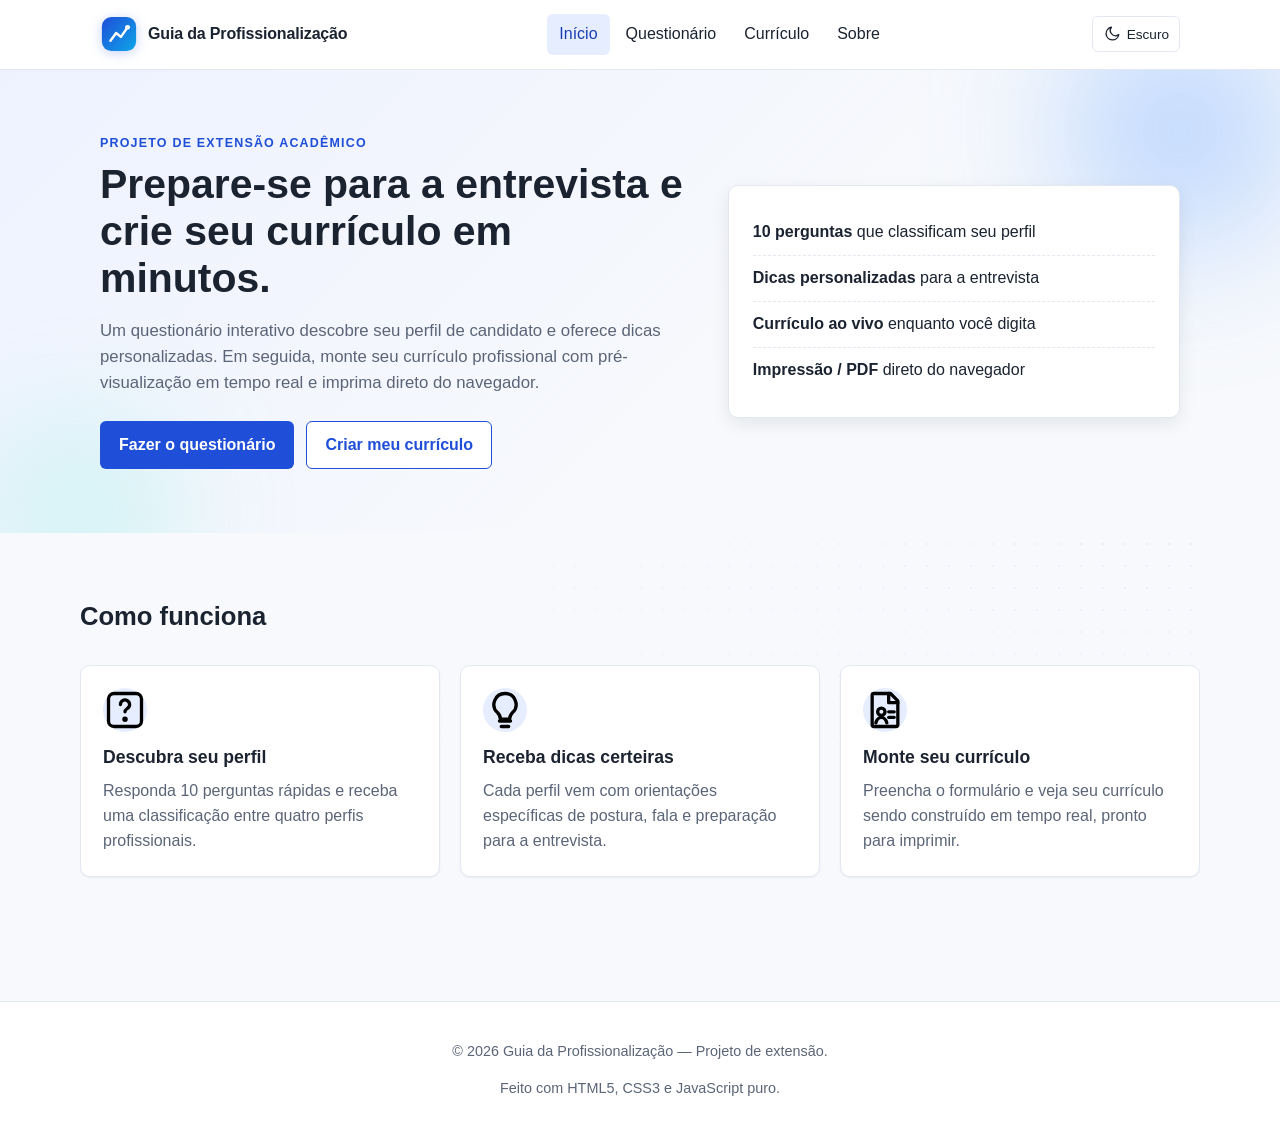
==== index.html @ 5d9ff692 "att" ====
<!DOCTYPE html>
<html lang="pt-BR">
<head>
  <meta charset="UTF-8" />
  <meta name="viewport" content="width=device-width, initial-scale=1.0" />
  <meta name="description" content="Plataforma de auxílio à carreira: questionário de perfil de entrevista e gerador de currículo em tempo real." />
  <title>Guia da Profissionalização</title>
  <link rel="icon" type="image/svg+xml" href="assets/favicon.svg" />
  <link rel="stylesheet" href="css/styles.css" />
</head>
<body>
  <a class="skip-link" href="#conteudo">Pular para o conteúdo</a>

  <header class="site-header">
    <div class="container header-inner">
      <a class="brand" href="index.html">
        <svg class="brand-logo" viewBox="0 0 40 40" aria-hidden="true" focusable="false">
          <defs>
            <linearGradient id="lg-brand-home" x1="0" y1="0" x2="1" y2="1">
              <stop offset="0" stop-color="#1f4ed8"/>
              <stop offset="1" stop-color="#0ea5e9"/>
            </linearGradient>
          </defs>
          <rect x="2" y="2" width="36" height="36" rx="10" fill="url(#lg-brand-home)"/>
          <path d="M11 27 L17 19 L22 23 L29 13" stroke="#fff" stroke-width="2.6" fill="none" stroke-linecap="round" stroke-linejoin="round"/>
          <circle cx="29" cy="13" r="2.6" fill="#fff"/>
        </svg>
        <span class="brand-text">Guia da Profissionalização</span>
      </a>
      <nav class="site-nav" aria-label="Navegação principal">
        <ul>
          <li><a href="index.html" class="active">Início</a></li>
          <li><a href="questionario.html">Questionário</a></li>
          <li><a href="curriculo.html">Currículo</a></li>
          <li><a href="sobre.html">Sobre</a></li>
        </ul>
      </nav>
      <div class="header-actions">
        <button type="button" class="theme-toggle" id="themeToggle" aria-label="Mudar para modo escuro" aria-pressed="false">
          <svg class="theme-icon theme-icon-moon" viewBox="0 0 24 24" fill="none" stroke="currentColor" stroke-width="1.8" stroke-linecap="round" stroke-linejoin="round" aria-hidden="true"><path d="M21 12.8A8.5 8.5 0 1 1 11.2 3a7 7 0 0 0 9.8 9.8z"/></svg>
          <svg class="theme-icon theme-icon-sun" viewBox="0 0 24 24" fill="none" stroke="currentColor" stroke-width="1.8" stroke-linecap="round" stroke-linejoin="round" aria-hidden="true"><circle cx="12" cy="12" r="4"/><path d="M12 2v2M12 20v2M2 12h2M20 12h2M4.9 4.9l1.4 1.4M17.7 17.7l1.4 1.4M4.9 19.1l1.4-1.4M17.7 6.3l1.4-1.4"/></svg>
          <span class="theme-label">Escuro</span>
        </button>
        <button class="nav-toggle" id="navToggle" aria-label="Abrir menu" aria-expanded="false" aria-controls="siteNav">
          <span></span><span></span><span></span>
        </button>
      </div>
    </div>
  </header>

  <main id="conteudo">
    <section class="hero">
      <div class="container hero-inner">
        <div class="hero-content">
          <p class="eyebrow">Projeto de extensão acadêmico</p>
          <h1>Prepare-se para a entrevista e crie seu currículo em minutos.</h1>
          <p class="lead">
            Um questionário interativo descobre seu perfil de candidato e oferece dicas personalizadas.
            Em seguida, monte seu currículo profissional com pré-visualização em tempo real e imprima direto do navegador.
          </p>
          <div class="hero-actions">
            <a href="questionario.html" class="btn btn-primary">Fazer o questionário</a>
            <a href="curriculo.html" class="btn btn-secondary">Criar meu currículo</a>
          </div>
        </div>
        <aside class="hero-card" aria-label="Resumo das funcionalidades">
          <ul class="feature-list">
            <li><strong>10 perguntas</strong> que classificam seu perfil</li>
            <li><strong>Dicas personalizadas</strong> para a entrevista</li>
            <li><strong>Currículo ao vivo</strong> enquanto você digita</li>
            <li><strong>Impressão / PDF</strong> direto do navegador</li>
          </ul>
        </aside>
      </div>
    </section>

    <section class="features container deco-dots">
      <h2>Como funciona</h2>
      <div class="features-grid">
        <article class="feature">
          <div class="feature-icon" aria-hidden="true">
            <img src="assets/icons/icon-questionario.svg" alt="" />
          </div>
          <h3>Descubra seu perfil</h3>
          <p>Responda 10 perguntas rápidas e receba uma classificação entre quatro perfis profissionais.</p>
        </article>
        <article class="feature">
          <div class="feature-icon" aria-hidden="true">
            <img src="assets/icons/icon-dicas.svg" alt="" />
          </div>
          <h3>Receba dicas certeiras</h3>
          <p>Cada perfil vem com orientações específicas de postura, fala e preparação para a entrevista.</p>
        </article>
        <article class="feature">
          <div class="feature-icon" aria-hidden="true">
            <img src="assets/icons/icon-curriculo.svg" alt="" />
          </div>
          <h3>Monte seu currículo</h3>
          <p>Preencha o formulário e veja seu currículo sendo construído em tempo real, pronto para imprimir.</p>
        </article>
      </div>
    </section>
  </main>

  <footer class="site-footer">
    <div class="container">
      <p>&copy; <span id="ano"></span> Guia da Profissionalização — Projeto de extensão.</p>
      <p class="muted">Feito com HTML5, CSS3 e JavaScript puro.</p>
    </div>
  </footer>

  <script src="js/main.js"></script>
</body>
</html>
---- css/styles.css ----
/* =========================================================
   Guia da Profissionalização — CSS3 puro
   ========================================================= */

:root {
  --color-bg: #f7f9fc;
  --color-surface: #ffffff;
  --color-text: #1b2330;
  --color-muted: #5b6577;
  --color-border: #e3e8f0;
  --color-primary: #1f4ed8;
  --color-primary-dark: #173bb0;
  --color-primary-soft: #e6edff;
  --color-accent: #0ea371;
  --color-danger: #c0392b;
  --color-focus: #ffbf47;
  --shadow-sm: 0 1px 2px rgba(16, 24, 40, 0.06);
  --shadow-md: 0 6px 18px rgba(16, 24, 40, 0.08);
  --radius: 10px;
  --radius-sm: 6px;
  --container: 1120px;
  --font-sans: -apple-system, BlinkMacSystemFont, "Segoe UI", Roboto, "Helvetica Neue", Arial, sans-serif;
  --hero-bg: linear-gradient(135deg, #eef2ff 0%, #f7f9fc 60%);
  --input-bg: #ffffff;
  --dynamic-bg: #fafbfd;
}

[data-theme="dark"] {
  --color-bg: #0f172a;
  --color-surface: #1e293b;
  --color-text: #f1f5f9;
  --color-muted: #94a3b8;
  --color-border: #334155;
  --color-primary: #38bdf8;
  --color-primary-dark: #0ea5e9;
  --color-primary-soft: rgba(56, 189, 248, 0.16);
  --color-accent: #22c55e;
  --color-danger: #f87171;
  --color-focus: #facc15;
  --shadow-sm: 0 1px 2px rgba(0, 0, 0, 0.4);
  --shadow-md: 0 8px 24px rgba(0, 0, 0, 0.45);
  --hero-bg: linear-gradient(135deg, #102a43 0%, #0f172a 70%);
  --input-bg: #0f172a;
  --dynamic-bg: rgba(56, 189, 248, 0.05);
}

* { box-sizing: border-box; }

html { scroll-behavior: smooth; }

body {
  margin: 0;
  font-family: var(--font-sans);
  font-size: 16px;
  line-height: 1.55;
  color: var(--color-text);
  background: var(--color-bg);
  -webkit-font-smoothing: antialiased;
}

img { max-width: 100%; display: block; }

a { color: var(--color-primary); text-decoration: none; }
a:hover { text-decoration: underline; }

:focus-visible {
  outline: 3px solid var(--color-focus);
  outline-offset: 2px;
  border-radius: 4px;
}

.skip-link {
  position: absolute;
  left: -9999px;
  top: 0;
  background: #000;
  color: #fff;
  padding: 10px 14px;
  z-index: 1000;
}
.skip-link:focus { left: 8px; top: 8px; }

.container {
  max-width: var(--container);
  margin: 0 auto;
  padding: 0 20px;
  width: 100%;
}

.hidden { display: none !important; }
.muted { color: var(--color-muted); font-size: 0.9rem; }

/* ---------- Header ---------- */
.site-header {
  background: var(--color-surface);
  border-bottom: 1px solid var(--color-border);
  position: sticky;
  top: 0;
  z-index: 50;
}
.header-inner {
  display: flex;
  align-items: center;
  justify-content: space-between;
  gap: 16px;
  padding: 14px 20px;
}
.brand {
  display: inline-flex;
  align-items: center;
  gap: 10px;
  color: var(--color-text);
  font-weight: 700;
}
.brand:hover { text-decoration: none; }
.brand-logo {
  width: 38px;
  height: 38px;
  display: block;
  flex-shrink: 0;
  filter: drop-shadow(0 2px 6px rgba(31, 78, 216, 0.25));
}
.brand-text {
  font-size: 1rem;
  letter-spacing: -0.01em;
}
@media (max-width: 480px) {
  .brand-text { font-size: 0.92rem; }
}
.site-nav ul {
  list-style: none;
  display: flex;
  gap: 4px;
  margin: 0;
  padding: 0;
}
.site-nav a {
  display: inline-block;
  padding: 8px 12px;
  border-radius: var(--radius-sm);
  color: var(--color-text);
  font-weight: 500;
}
.site-nav a:hover { background: var(--color-primary-soft); text-decoration: none; }
.site-nav a.active { background: var(--color-primary-soft); color: var(--color-primary-dark); }

.nav-toggle {
  display: none;
  background: none;
  border: 1px solid var(--color-border);
  border-radius: var(--radius-sm);
  padding: 8px 10px;
  cursor: pointer;
}
.nav-toggle span {
  display: block;
  width: 22px; height: 2px;
  background: var(--color-text);
  margin: 4px 0;
}

/* ---------- Theme toggle ---------- */
.theme-toggle {
  background: transparent;
  border: 1px solid var(--color-border);
  border-radius: var(--radius-sm);
  padding: 8px 10px;
  cursor: pointer;
  color: var(--color-text);
  display: inline-flex;
  align-items: center;
  gap: 6px;
  font: inherit;
  font-size: 0.85rem;
  line-height: 1;
  transition: background 0.15s, border-color 0.15s;
}
.theme-toggle:hover { background: var(--color-primary-soft); border-color: var(--color-primary); }
.theme-toggle .theme-icon { width: 18px; height: 18px; display: block; }
.theme-toggle .theme-icon-sun { display: none; }
.theme-toggle .theme-icon-moon { display: block; }
[data-theme="dark"] .theme-toggle .theme-icon-sun { display: block; }
[data-theme="dark"] .theme-toggle .theme-icon-moon { display: none; }
.header-actions { display: inline-flex; align-items: center; gap: 10px; }

/* ---------- Hero ---------- */
.hero {
  background: var(--hero-bg);
  padding: 64px 0;
  position: relative;
  overflow: hidden;
}
.hero::before,
.hero::after {
  content: "";
  position: absolute;
  border-radius: 50%;
  filter: blur(60px);
  opacity: 0.55;
  pointer-events: none;
  z-index: 0;
}
.hero::before {
  width: 360px; height: 360px;
  background: radial-gradient(circle, #6ea8ff 0%, transparent 70%);
  top: -120px; right: -80px;
}
.hero::after {
  width: 280px; height: 280px;
  background: radial-gradient(circle, #5eead4 0%, transparent 70%);
  bottom: -120px; left: -60px;
  opacity: 0.35;
}
[data-theme="dark"] .hero::before { background: radial-gradient(circle, #1e3a8a 0%, transparent 70%); opacity: 0.75; }
[data-theme="dark"] .hero::after { background: radial-gradient(circle, #0ea5e9 0%, transparent 70%); opacity: 0.18; }
.hero-inner { position: relative; z-index: 1; }

/* Padrão de pontos decorativo reutilizável */
.deco-dots {
  position: relative;
  overflow: hidden;
}
.deco-dots::before {
  content: "";
  position: absolute;
  inset: 0;
  background-image: radial-gradient(currentColor 1px, transparent 1.2px);
  background-size: 22px 22px;
  color: var(--color-primary);
  opacity: 0.06;
  pointer-events: none;
  z-index: 0;
  mask-image: radial-gradient(ellipse at top right, #000 0%, transparent 65%);
  -webkit-mask-image: radial-gradient(ellipse at top right, #000 0%, transparent 65%);
}
[data-theme="dark"] .deco-dots::before { opacity: 0.12; }
.deco-dots > * { position: relative; z-index: 1; }

/* Blob lateral discreto */
.deco-blob {
  position: relative;
  overflow: hidden;
}
.deco-blob::after {
  content: "";
  position: absolute;
  width: 320px; height: 320px;
  right: -120px; top: 50%;
  transform: translateY(-50%);
  border-radius: 50%;
  background: radial-gradient(circle, var(--color-primary) 0%, transparent 70%);
  filter: blur(70px);
  opacity: 0.10;
  pointer-events: none;
  z-index: 0;
}
[data-theme="dark"] .deco-blob::after { opacity: 0.22; }
.deco-blob > * { position: relative; z-index: 1; }

@media (max-width: 720px) {
  .hero::before { width: 220px; height: 220px; top: -90px; right: -60px; }
  .hero::after { display: none; }
  .deco-blob::after { display: none; }
}
.hero-inner {
  display: grid;
  grid-template-columns: 1.3fr 1fr;
  gap: 40px;
  align-items: center;
}
.eyebrow {
  text-transform: uppercase;
  font-size: 0.78rem;
  letter-spacing: 1.2px;
  color: var(--color-primary);
  font-weight: 700;
  margin: 0 0 8px;
}
.hero h1 {
  font-size: clamp(1.8rem, 3.2vw, 2.6rem);
  line-height: 1.15;
  margin: 0 0 16px;
}
.lead { font-size: 1.05rem; color: var(--color-muted); margin: 0 0 24px; }
.hero-actions { display: flex; flex-wrap: wrap; gap: 12px; }

.hero-card {
  background: var(--color-surface);
  border: 1px solid var(--color-border);
  border-radius: var(--radius);
  padding: 24px;
  box-shadow: var(--shadow-md);
}
.feature-list { list-style: none; margin: 0; padding: 0; }
.feature-list li { padding: 10px 0; border-bottom: 1px dashed var(--color-border); }
.feature-list li:last-child { border-bottom: 0; }

/* ---------- Buttons ---------- */
.btn {
  display: inline-flex;
  align-items: center;
  justify-content: center;
  gap: 8px;
  padding: 11px 18px;
  border-radius: var(--radius-sm);
  border: 1px solid transparent;
  font: inherit;
  font-weight: 600;
  cursor: pointer;
  transition: background 0.15s ease, color 0.15s ease, transform 0.05s ease;
  text-decoration: none;
}
.btn:active { transform: translateY(1px); }
.btn:disabled { opacity: 0.5; cursor: not-allowed; }
.btn-primary { background: var(--color-primary); color: #fff; }
.btn-primary:hover:not(:disabled) { background: var(--color-primary-dark); text-decoration: none; }
.btn-secondary {
  background: var(--color-surface);
  color: var(--color-primary);
  border-color: var(--color-primary);
}
.btn-secondary:hover { background: var(--color-primary-soft); text-decoration: none; }
.btn-ghost {
  background: transparent;
  color: var(--color-text);
  border-color: var(--color-border);
}
.btn-ghost:hover { background: var(--color-primary-soft); border-color: var(--color-primary-soft); text-decoration: none; }

/* ---------- Features ---------- */
.features { padding: 64px 0; }
.features h2 { font-size: 1.6rem; margin: 0 0 28px; }
.features-grid {
  display: grid;
  grid-template-columns: repeat(3, 1fr);
  gap: 20px;
}
.feature {
  background: var(--color-surface);
  border: 1px solid var(--color-border);
  border-radius: var(--radius);
  padding: 22px;
  box-shadow: var(--shadow-sm);
}
.feature h3 { margin: 12px 0 8px; font-size: 1.1rem; }
.feature p { margin: 0; color: var(--color-muted); }
.feature-icon {
  width: 44px; height: 44px;
  border-radius: 50%;
  background: var(--color-primary-soft);
  color: var(--color-primary-dark);
  display: grid;
  place-items: center;
  font-weight: 700;
}
.feature-icon svg { width: 22px; height: 22px; color: var(--color-primary-dark); }
[data-theme="dark"] .feature-icon { color: var(--color-primary); }
[data-theme="dark"] .feature-icon svg { color: var(--color-primary); }

/* ---------- Section illustration ---------- */
/* (ilustrações grandes removidas — substituídas por decorações de fundo sutis) */

/* ---------- Page generic ---------- */
.page { padding: 40px 20px 60px; }
.page-header { margin-bottom: 28px; }
.page-header h1 { margin: 0 0 8px; font-size: clamp(1.6rem, 2.8vw, 2.2rem); }
.prose { background: var(--color-surface); border: 1px solid var(--color-border); border-radius: var(--radius); padding: 28px; box-shadow: var(--shadow-sm); }
.prose h2 { margin-top: 24px; }
.prose h2:first-child { margin-top: 0; }

/* ---------- Quiz ---------- */
.quiz-wrapper {
  background: var(--color-surface);
  border: 1px solid var(--color-border);
  border-radius: var(--radius);
  padding: 28px;
  box-shadow: var(--shadow-sm);
}
.progress {
  background: var(--color-border);
  border-radius: 999px;
  height: 8px;
  overflow: hidden;
}
.progress-bar {
  background: var(--color-primary);
  height: 100%;
  width: 10%;
  transition: width 0.3s ease;
}
.progress-text { font-size: 0.9rem; color: var(--color-muted); margin: 8px 0 20px; }

.quiz-question h2 { font-size: 1.25rem; margin: 0 0 18px; line-height: 1.35; }
.options { list-style: none; padding: 0; margin: 0; display: grid; gap: 10px; }
.option {
  display: block;
  border: 1px solid var(--color-border);
  border-radius: var(--radius-sm);
  padding: 14px 16px;
  cursor: pointer;
  transition: border-color 0.15s, background 0.15s;
}
.option:hover { border-color: var(--color-primary); background: var(--color-primary-soft); }
.option input { margin-right: 10px; accent-color: var(--color-primary); }
.option.selected {
  border-color: var(--color-primary);
  background: var(--color-primary-soft);
}

.quiz-actions {
  display: flex;
  justify-content: space-between;
  gap: 12px;
  margin-top: 24px;
  flex-wrap: wrap;
}
.error-message {
  color: var(--color-danger);
  font-size: 0.9rem;
  margin: 12px 0 0;
  min-height: 1.2em;
}

.result {
  margin-top: 28px;
  background: var(--color-surface);
  border: 1px solid var(--color-border);
  border-radius: var(--radius);
  padding: 28px;
  box-shadow: var(--shadow-md);
}
.result h2 { margin: 0 0 8px; }
.result h2 span { color: var(--color-primary); }
.tips-list { padding-left: 18px; }
.tips-list li { margin: 8px 0; }
.result-actions { display: flex; gap: 12px; flex-wrap: wrap; margin-top: 20px; }

/* ---------- Currículo ---------- */
.cv-layout {
  display: grid;
  grid-template-columns: 1fr 1fr;
  gap: 28px;
  align-items: start;
}

.cv-form {
  background: var(--color-surface);
  border: 1px solid var(--color-border);
  border-radius: var(--radius);
  padding: 24px;
  box-shadow: var(--shadow-sm);
}
.cv-form fieldset {
  border: 1px solid var(--color-border);
  border-radius: var(--radius-sm);
  padding: 16px;
  margin: 0 0 18px;
}
.cv-form legend {
  font-weight: 700;
  padding: 0 6px;
  color: var(--color-primary-dark);
}
.cv-form label {
  display: block;
  font-size: 0.92rem;
  margin-bottom: 12px;
  color: var(--color-muted);
  font-weight: 500;
}
.cv-form input,
.cv-form textarea {
  display: block;
  width: 100%;
  margin-top: 4px;
  padding: 9px 11px;
  border: 1px solid var(--color-border);
  border-radius: var(--radius-sm);
  font: inherit;
  background: var(--input-bg);
  color: var(--color-text);
}
.cv-form input:focus,
.cv-form textarea:focus { border-color: var(--color-primary); outline-color: var(--color-primary-soft); }
.cv-form textarea { resize: vertical; }
.cv-form input.invalid,
.cv-form textarea.invalid { border-color: var(--color-danger); }

.grid-2 {
  display: grid;
  grid-template-columns: 1fr 1fr;
  gap: 14px;
}

.dynamic-item {
  border: 1px dashed var(--color-border);
  border-radius: var(--radius-sm);
  padding: 14px;
  margin-bottom: 12px;
  background: var(--dynamic-bg);
  position: relative;
}
.dynamic-item .remove {
  position: absolute;
  top: 8px; right: 8px;
  background: transparent;
  border: none;
  color: var(--color-danger);
  cursor: pointer;
  font-size: 0.85rem;
}

.form-actions {
  display: flex;
  gap: 10px;
  flex-wrap: wrap;
  margin-top: 8px;
}

/* Preview do currículo */
.cv-preview {
  position: sticky;
  top: 80px;
}
.cv-paper {
  background: #ffffff;
  border: 1px solid var(--color-border);
  border-radius: var(--radius);
  padding: 36px 40px;
  box-shadow: var(--shadow-md);
  min-height: 600px;
  font-size: 0.95rem;
  color: #1b2330;
}
/* O currículo mantém aparência clara mesmo no modo escuro para impressão fiel */
.cv-header { border-bottom: 2px solid #2563eb; padding-bottom: 14px; margin-bottom: 18px; }
.cv-header h2 { margin: 0 0 4px; font-size: 1.7rem; color: #1b2330; }
.cv-cargo { margin: 0 0 6px; color: #173bb0; font-weight: 600; }
.cv-contato { margin: 0; color: #5b6577; font-size: 0.9rem; }
.cv-section { margin-top: 18px; }
.cv-section h3 {
  font-size: 0.95rem;
  text-transform: uppercase;
  letter-spacing: 1px;
  color: #173bb0;
  margin: 0 0 10px;
  border-bottom: 1px solid #e3e8f0;
  padding-bottom: 4px;
}
.cv-entry { margin-bottom: 12px; }
.cv-entry-title { font-weight: 700; }
.cv-entry-meta { color: #5b6577; font-size: 0.88rem; margin: 2px 0 4px; }
.cv-entry-desc { margin: 0; font-size: 0.92rem; }

.chip-list {
  list-style: none;
  margin: 0; padding: 0;
  display: flex;
  flex-wrap: wrap;
  gap: 6px;
}
.chip-list li {
  background: #e6edff;
  color: #173bb0;
  padding: 4px 10px;
  border-radius: 999px;
  font-size: 0.85rem;
}

/* ---------- Footer ---------- */
.site-footer {
  border-top: 1px solid var(--color-border);
  background: var(--color-surface);
  margin-top: 60px;
  padding: 24px 0;
  text-align: center;
  color: var(--color-muted);
  font-size: 0.9rem;
}

/* ---------- Responsivo ---------- */
@media (max-width: 960px) {
  .hero-inner { grid-template-columns: 1fr; }
  .features-grid { grid-template-columns: 1fr 1fr; }
  .cv-layout { grid-template-columns: 1fr; }
  .cv-preview { position: static; }
}

@media (max-width: 720px) {
  .nav-toggle { display: inline-block; }
  .site-nav {
    position: absolute;
    top: 100%; left: 0; right: 0;
    background: var(--color-surface);
    border-bottom: 1px solid var(--color-border);
    max-height: 0;
    overflow: hidden;
    transition: max-height 0.25s ease;
  }
  .site-nav.open { max-height: 320px; }
  .site-nav ul { flex-direction: column; padding: 8px 16px 16px; }
  .site-nav a { display: block; padding: 12px 10px; }

  .features-grid { grid-template-columns: 1fr; }
  .grid-2 { grid-template-columns: 1fr; }
  .hero { padding: 40px 0; }
  .cv-paper { padding: 24px 22px; }
  .theme-toggle .theme-label { display: none; }
}

/* Impressão básica para todas as páginas */
@media print {
  .no-print { display: none !important; }
  body { background: #fff; }
  .hero::before, .hero::after,
  .deco-dots::before, .deco-blob::after { display: none !important; }
}
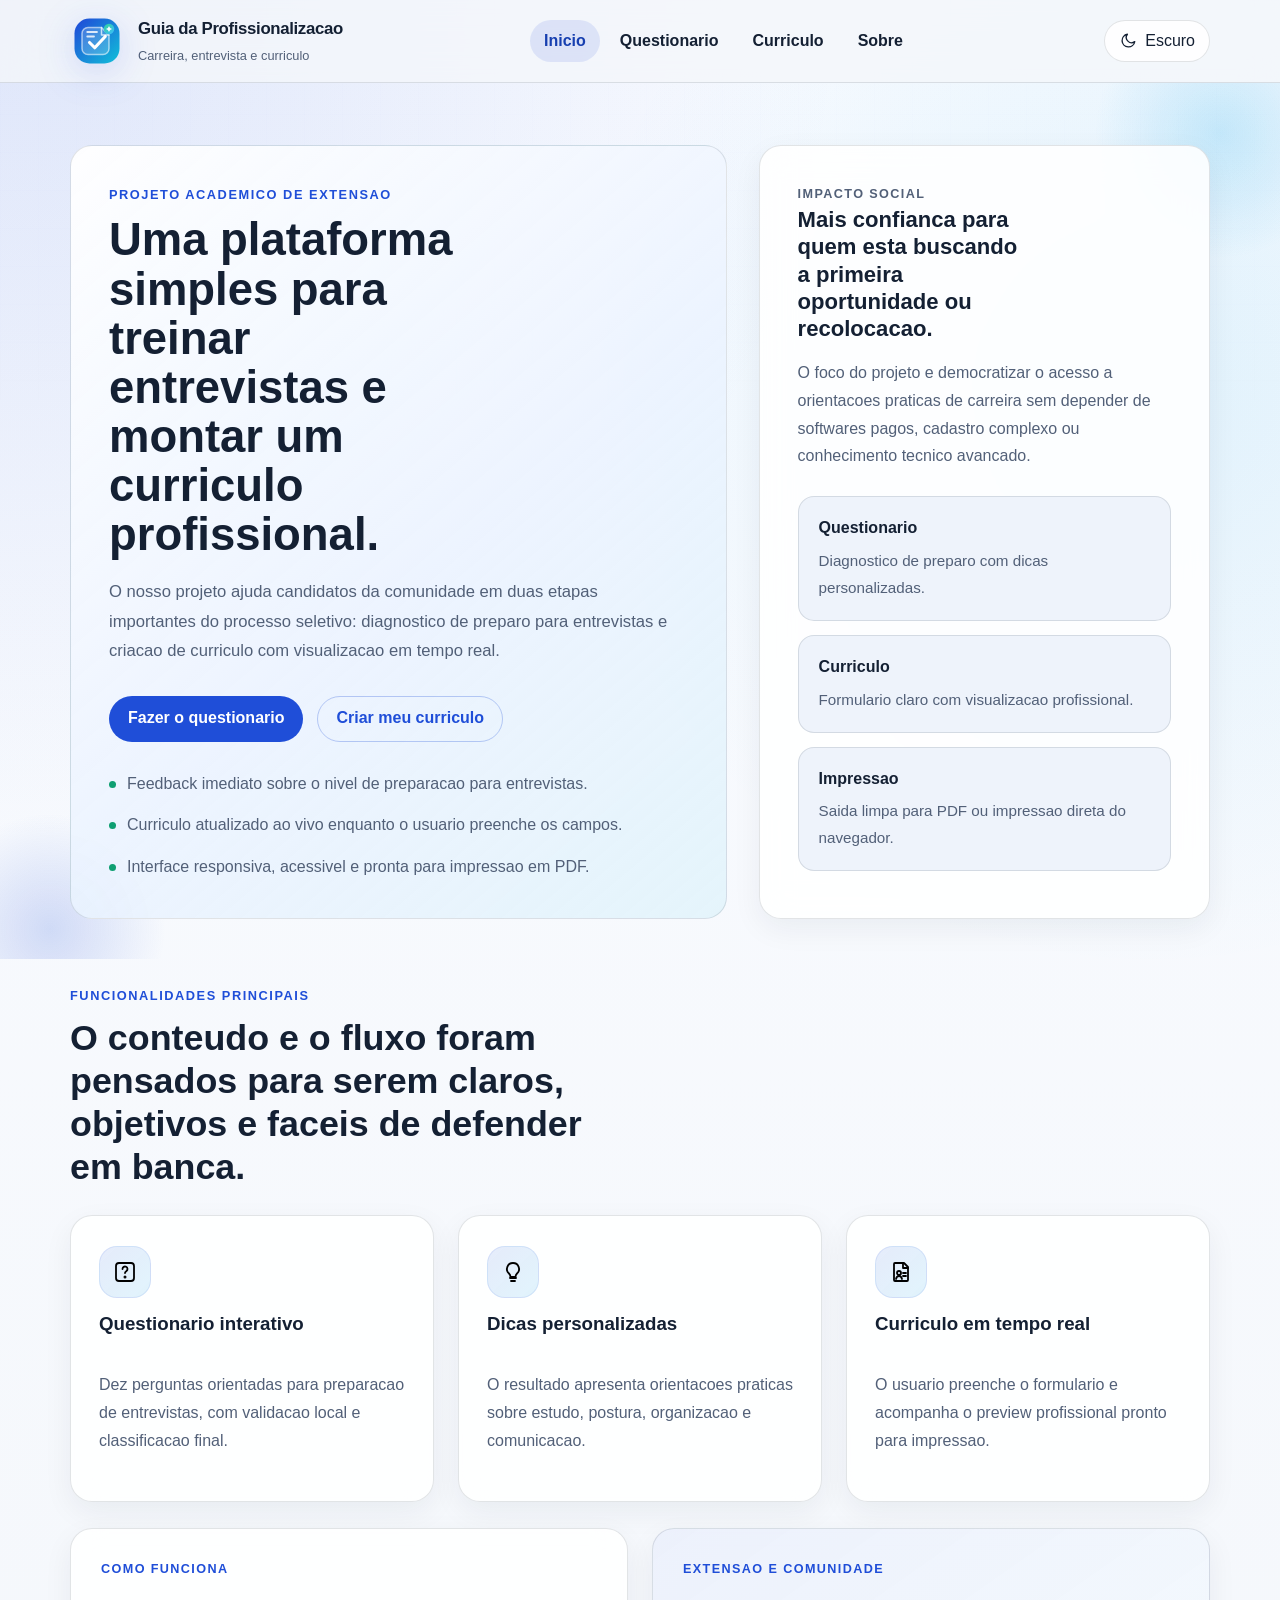
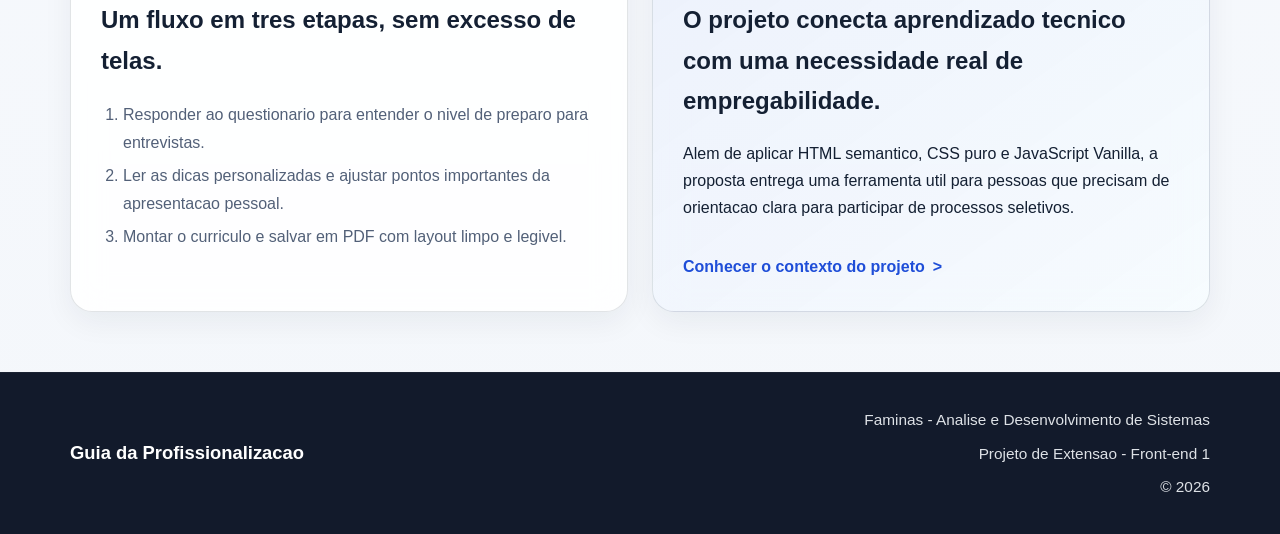
==== commit 4fa9bbd0: "att" ====
--- a/index.html
+++ b/index.html
@@ -3,112 +3,176 @@
 <head>
   <meta charset="UTF-8" />
   <meta name="viewport" content="width=device-width, initial-scale=1.0" />
-  <meta name="description" content="Plataforma de auxílio à carreira: questionário de perfil de entrevista e gerador de currículo em tempo real." />
-  <title>Guia da Profissionalização</title>
+  <meta name="description" content="Plataforma de apoio a carreira com questionario interativo para entrevistas e gerador de curriculo em tempo real." />
+  <title>Guia da Profissionalizacao</title>
   <link rel="icon" type="image/svg+xml" href="assets/favicon.svg" />
+  <script src="js/theme-init.js"></script>
   <link rel="stylesheet" href="css/styles.css" />
 </head>
-<body>
-  <a class="skip-link" href="#conteudo">Pular para o conteúdo</a>
+<body class="page-home">
+  <a class="skip-link" href="#conteudo">Pular para o conteudo</a>
 
   <header class="site-header">
     <div class="container header-inner">
-      <a class="brand" href="index.html">
-        <svg class="brand-logo" viewBox="0 0 40 40" aria-hidden="true" focusable="false">
-          <defs>
-            <linearGradient id="lg-brand-home" x1="0" y1="0" x2="1" y2="1">
-              <stop offset="0" stop-color="#1f4ed8"/>
-              <stop offset="1" stop-color="#0ea5e9"/>
-            </linearGradient>
-          </defs>
-          <rect x="2" y="2" width="36" height="36" rx="10" fill="url(#lg-brand-home)"/>
-          <path d="M11 27 L17 19 L22 23 L29 13" stroke="#fff" stroke-width="2.6" fill="none" stroke-linecap="round" stroke-linejoin="round"/>
-          <circle cx="29" cy="13" r="2.6" fill="#fff"/>
-        </svg>
-        <span class="brand-text">Guia da Profissionalização</span>
+      <a class="brand" href="index.html" aria-label="Ir para a pagina inicial">
+        <img class="brand-logo" src="assets/logo-brand.svg" alt="" width="72" height="72" />
+        <span class="brand-copy">
+          <span class="brand-title">Guia da Profissionalizacao</span>
+          <span class="brand-subtitle">Carreira, entrevista e curriculo</span>
+        </span>
       </a>
-      <nav class="site-nav" aria-label="Navegação principal">
+
+      <nav class="site-nav" id="siteNav" aria-label="Navegacao principal">
         <ul>
-          <li><a href="index.html" class="active">Início</a></li>
-          <li><a href="questionario.html">Questionário</a></li>
-          <li><a href="curriculo.html">Currículo</a></li>
+          <li><a href="index.html" class="active">Inicio</a></li>
+          <li><a href="questionario.html">Questionario</a></li>
+          <li><a href="curriculo.html">Curriculo</a></li>
           <li><a href="sobre.html">Sobre</a></li>
         </ul>
       </nav>
+
       <div class="header-actions">
         <button type="button" class="theme-toggle" id="themeToggle" aria-label="Mudar para modo escuro" aria-pressed="false">
-          <svg class="theme-icon theme-icon-moon" viewBox="0 0 24 24" fill="none" stroke="currentColor" stroke-width="1.8" stroke-linecap="round" stroke-linejoin="round" aria-hidden="true"><path d="M21 12.8A8.5 8.5 0 1 1 11.2 3a7 7 0 0 0 9.8 9.8z"/></svg>
-          <svg class="theme-icon theme-icon-sun" viewBox="0 0 24 24" fill="none" stroke="currentColor" stroke-width="1.8" stroke-linecap="round" stroke-linejoin="round" aria-hidden="true"><circle cx="12" cy="12" r="4"/><path d="M12 2v2M12 20v2M2 12h2M20 12h2M4.9 4.9l1.4 1.4M17.7 17.7l1.4 1.4M4.9 19.1l1.4-1.4M17.7 6.3l1.4-1.4"/></svg>
+          <svg class="theme-icon theme-icon-moon" viewBox="0 0 24 24" aria-hidden="true">
+            <path d="M21 12.8A8.5 8.5 0 1 1 11.2 3a7 7 0 0 0 9.8 9.8z" fill="none" stroke="currentColor" stroke-width="1.8" stroke-linecap="round" stroke-linejoin="round" />
+          </svg>
+          <svg class="theme-icon theme-icon-sun" viewBox="0 0 24 24" aria-hidden="true">
+            <circle cx="12" cy="12" r="4" fill="none" stroke="currentColor" stroke-width="1.8" />
+            <path d="M12 2v2M12 20v2M2 12h2M20 12h2M4.9 4.9l1.4 1.4M17.7 17.7l1.4 1.4M4.9 19.1l1.4-1.4M17.7 6.3l1.4-1.4" fill="none" stroke="currentColor" stroke-width="1.8" stroke-linecap="round" />
+          </svg>
           <span class="theme-label">Escuro</span>
         </button>
         <button class="nav-toggle" id="navToggle" aria-label="Abrir menu" aria-expanded="false" aria-controls="siteNav">
-          <span></span><span></span><span></span>
+          <span></span>
+          <span></span>
+          <span></span>
         </button>
       </div>
     </div>
   </header>
 
   <main id="conteudo">
-    <section class="hero">
+    <section class="hero hero-home">
       <div class="container hero-inner">
         <div class="hero-content">
-          <p class="eyebrow">Projeto de extensão acadêmico</p>
-          <h1>Prepare-se para a entrevista e crie seu currículo em minutos.</h1>
+          <p class="eyebrow">Projeto academico de extensao</p>
+          <h1>Uma plataforma simples para treinar entrevistas e montar um curriculo profissional.</h1>
           <p class="lead">
-            Um questionário interativo descobre seu perfil de candidato e oferece dicas personalizadas.
-            Em seguida, monte seu currículo profissional com pré-visualização em tempo real e imprima direto do navegador.
+            O nosso projeto ajuda candidatos da comunidade em duas etapas importantes do processo seletivo:
+            diagnostico de preparo para entrevistas e criacao de curriculo com visualizacao em tempo real.
           </p>
+
           <div class="hero-actions">
-            <a href="questionario.html" class="btn btn-primary">Fazer o questionário</a>
-            <a href="curriculo.html" class="btn btn-secondary">Criar meu currículo</a>
+            <a href="questionario.html" class="btn btn-primary">Fazer o questionario</a>
+            <a href="curriculo.html" class="btn btn-secondary">Criar meu curriculo</a>
           </div>
+
+          <ul class="hero-points">
+            <li>Feedback imediato sobre o nivel de preparacao para entrevistas.</li>
+            <li>Curriculo atualizado ao vivo enquanto o usuario preenche os campos.</li>
+            <li>Interface responsiva, acessivel e pronta para impressao em PDF.</li>
+          </ul>
         </div>
-        <aside class="hero-card" aria-label="Resumo das funcionalidades">
-          <ul class="feature-list">
-            <li><strong>10 perguntas</strong> que classificam seu perfil</li>
-            <li><strong>Dicas personalizadas</strong> para a entrevista</li>
-            <li><strong>Currículo ao vivo</strong> enquanto você digita</li>
-            <li><strong>Impressão / PDF</strong> direto do navegador</li>
-          </ul>
+
+        <aside class="surface-card hero-card" aria-label="Resumo do projeto">
+          <p class="card-kicker">Impacto social</p>
+          <h2>Mais confianca para quem esta buscando a primeira oportunidade ou recolocacao.</h2>
+          <p>
+            O foco do projeto e democratizar o acesso a orientacoes praticas de carreira sem depender
+            de softwares pagos, cadastro complexo ou conhecimento tecnico avancado.
+          </p>
+
+          <div class="hero-stats">
+            <article>
+              <strong>Questionario</strong>
+              <span>Diagnostico de preparo com dicas personalizadas.</span>
+            </article>
+            <article>
+              <strong>Curriculo</strong>
+              <span>Formulario claro com visualizacao profissional.</span>
+            </article>
+            <article>
+              <strong>Impressao</strong>
+              <span>Saida limpa para PDF ou impressao direta do navegador.</span>
+            </article>
+          </div>
         </aside>
       </div>
     </section>
 
-    <section class="features container deco-dots">
-      <h2>Como funciona</h2>
-      <div class="features-grid">
-        <article class="feature">
-          <div class="feature-icon" aria-hidden="true">
-            <img src="assets/icons/icon-questionario.svg" alt="" />
-          </div>
-          <h3>Descubra seu perfil</h3>
-          <p>Responda 10 perguntas rápidas e receba uma classificação entre quatro perfis profissionais.</p>
+    <section class="section section-features">
+      <div class="container">
+        <div class="section-heading">
+          <p class="eyebrow">Funcionalidades principais</p>
+          <h2>O conteudo e o fluxo foram pensados para serem claros, objetivos e faceis de defender em banca.</h2>
+        </div>
+
+        <div class="features-grid">
+          <article class="feature surface-card">
+            <div class="feature-icon" aria-hidden="true">
+              <img src="assets/icons/icon-questionario.svg" alt="" />
+            </div>
+            <h3>Questionario interativo</h3>
+            <p>Dez perguntas orientadas para preparacao de entrevistas, com validacao local e classificacao final.</p>
+          </article>
+
+          <article class="feature surface-card">
+            <div class="feature-icon" aria-hidden="true">
+              <img src="assets/icons/icon-dicas.svg" alt="" />
+            </div>
+            <h3>Dicas personalizadas</h3>
+            <p>O resultado apresenta orientacoes praticas sobre estudo, postura, organizacao e comunicacao.</p>
+          </article>
+
+          <article class="feature surface-card">
+            <div class="feature-icon" aria-hidden="true">
+              <img src="assets/icons/icon-curriculo.svg" alt="" />
+            </div>
+            <h3>Curriculo em tempo real</h3>
+            <p>O usuario preenche o formulario e acompanha o preview profissional pronto para impressao.</p>
+          </article>
+        </div>
+      </div>
+    </section>
+
+    <section class="section section-process">
+      <div class="container split-grid">
+        <article class="surface-card">
+          <p class="card-kicker">Como funciona</p>
+          <h2>Um fluxo em tres etapas, sem excesso de telas.</h2>
+          <ol class="steps-list">
+            <li>Responder ao questionario para entender o nivel de preparo para entrevistas.</li>
+            <li>Ler as dicas personalizadas e ajustar pontos importantes da apresentacao pessoal.</li>
+            <li>Montar o curriculo e salvar em PDF com layout limpo e legivel.</li>
+          </ol>
         </article>
-        <article class="feature">
-          <div class="feature-icon" aria-hidden="true">
-            <img src="assets/icons/icon-dicas.svg" alt="" />
-          </div>
-          <h3>Receba dicas certeiras</h3>
-          <p>Cada perfil vem com orientações específicas de postura, fala e preparação para a entrevista.</p>
-        </article>
-        <article class="feature">
-          <div class="feature-icon" aria-hidden="true">
-            <img src="assets/icons/icon-curriculo.svg" alt="" />
-          </div>
-          <h3>Monte seu currículo</h3>
-          <p>Preencha o formulário e veja seu currículo sendo construído em tempo real, pronto para imprimir.</p>
+
+        <article class="surface-card emphasis-card">
+          <p class="card-kicker">Extensao e comunidade</p>
+          <h2>O projeto conecta aprendizado tecnico com uma necessidade real de empregabilidade.</h2>
+          <p>
+            Alem de aplicar HTML semantico, CSS puro e JavaScript Vanilla, a proposta entrega uma ferramenta
+            util para pessoas que precisam de orientacao clara para participar de processos seletivos.
+          </p>
+          <a href="sobre.html" class="text-link">Conhecer o contexto do projeto</a>
         </article>
       </div>
     </section>
   </main>
 
   <footer class="site-footer">
-    <div class="container">
-      <p>&copy; <span id="ano"></span> Guia da Profissionalização — Projeto de extensão.</p>
-      <p class="muted">Feito com HTML5, CSS3 e JavaScript puro.</p>
+    <div class="container footer-inner">
+      <div class="footer-brand">
+        <p class="footer-title">Guia da Profissionalizacao</p>
+      </div>
+      <div class="footer-meta">
+        <p>Faminas - Analise e Desenvolvimento de Sistemas</p>
+        <p>Projeto de Extensao - Front-end 1</p>
+        <p>&copy; <span id="ano"></span></p>
+      </div>
     </div>
   </footer>
 
   <script src="js/main.js"></script>
 </body>
-</html>+</html>
--- a/css/styles.css
+++ b/css/styles.css
@@ -1,617 +1,1640 @@
 /* =========================================================
-   Guia da Profissionalização — CSS3 puro
+   Guia da Profissionalizacao
+   Estilos principais
    ========================================================= */
 
 :root {
-  --color-bg: #f7f9fc;
-  --color-surface: #ffffff;
-  --color-text: #1b2330;
-  --color-muted: #5b6577;
-  --color-border: #e3e8f0;
+  --color-bg: #f4f7fb;
+  --color-surface: rgba(255, 255, 255, 0.88);
+  --color-surface-strong: #ffffff;
+  --color-surface-muted: #eef3fb;
+  --color-text: #142033;
+  --color-muted: #526078;
+  --color-border: rgba(20, 32, 51, 0.12);
   --color-primary: #1f4ed8;
-  --color-primary-dark: #173bb0;
-  --color-primary-soft: #e6edff;
-  --color-accent: #0ea371;
-  --color-danger: #c0392b;
-  --color-focus: #ffbf47;
-  --shadow-sm: 0 1px 2px rgba(16, 24, 40, 0.06);
-  --shadow-md: 0 6px 18px rgba(16, 24, 40, 0.08);
-  --radius: 10px;
-  --radius-sm: 6px;
-  --container: 1120px;
-  --font-sans: -apple-system, BlinkMacSystemFont, "Segoe UI", Roboto, "Helvetica Neue", Arial, sans-serif;
-  --hero-bg: linear-gradient(135deg, #eef2ff 0%, #f7f9fc 60%);
-  --input-bg: #ffffff;
-  --dynamic-bg: #fafbfd;
+  --color-primary-strong: #173fb0;
+  --color-primary-soft: rgba(31, 78, 216, 0.11);
+  --color-secondary-soft: rgba(14, 165, 233, 0.12);
+  --color-accent: #0f9f72;
+  --color-danger: #c13f37;
+  --color-focus: #ffb703;
+  --shadow-sm: 0 10px 30px rgba(20, 32, 51, 0.06);
+  --shadow-md: 0 18px 50px rgba(20, 32, 51, 0.09);
+  --radius: 22px;
+  --radius-md: 16px;
+  --radius-sm: 12px;
+  --container: 1180px;
+  --font-sans: "Trebuchet MS", "Segoe UI", Tahoma, Geneva, Verdana, sans-serif;
+  --body-gradient:
+    radial-gradient(circle at top left, rgba(31, 78, 216, 0.12), transparent 34%),
+    radial-gradient(circle at right 10% top 18%, rgba(14, 165, 233, 0.1), transparent 28%),
+    linear-gradient(180deg, #f9fbff 0%, #f4f7fb 100%);
+  --hero-gradient:
+    linear-gradient(140deg, rgba(255, 255, 255, 0.94) 0%, rgba(235, 243, 255, 0.86) 55%, rgba(222, 242, 250, 0.74) 100%);
+  --input-bg: rgba(255, 255, 255, 0.98);
+  --dynamic-bg: rgba(31, 78, 216, 0.04);
 }
 
 [data-theme="dark"] {
-  --color-bg: #0f172a;
-  --color-surface: #1e293b;
-  --color-text: #f1f5f9;
-  --color-muted: #94a3b8;
-  --color-border: #334155;
-  --color-primary: #38bdf8;
-  --color-primary-dark: #0ea5e9;
-  --color-primary-soft: rgba(56, 189, 248, 0.16);
-  --color-accent: #22c55e;
-  --color-danger: #f87171;
-  --color-focus: #facc15;
-  --shadow-sm: 0 1px 2px rgba(0, 0, 0, 0.4);
-  --shadow-md: 0 8px 24px rgba(0, 0, 0, 0.45);
-  --hero-bg: linear-gradient(135deg, #102a43 0%, #0f172a 70%);
-  --input-bg: #0f172a;
-  --dynamic-bg: rgba(56, 189, 248, 0.05);
-}
-
-* { box-sizing: border-box; }
-
-html { scroll-behavior: smooth; }
+  --color-bg: #09111f;
+  --color-surface: rgba(12, 22, 38, 0.84);
+  --color-surface-strong: #101b2f;
+  --color-surface-muted: rgba(18, 29, 50, 0.9);
+  --color-text: #e6edf7;
+  --color-muted: #a6b4ca;
+  --color-border: rgba(148, 163, 184, 0.16);
+  --color-primary: #7cc8ff;
+  --color-primary-strong: #b6e3ff;
+  --color-primary-soft: rgba(124, 200, 255, 0.12);
+  --color-secondary-soft: rgba(52, 211, 153, 0.1);
+  --color-accent: #34d399;
+  --color-danger: #f48383;
+  --color-focus: #ffd166;
+  --shadow-sm: 0 12px 34px rgba(0, 0, 0, 0.26);
+  --shadow-md: 0 24px 60px rgba(0, 0, 0, 0.34);
+  --body-gradient:
+    radial-gradient(circle at top left, rgba(31, 78, 216, 0.18), transparent 34%),
+    radial-gradient(circle at right 12% top 18%, rgba(14, 165, 233, 0.15), transparent 26%),
+    linear-gradient(180deg, #08101c 0%, #09111f 100%);
+  --hero-gradient:
+    linear-gradient(145deg, rgba(13, 22, 38, 0.94) 0%, rgba(16, 28, 49, 0.92) 56%, rgba(11, 42, 71, 0.88) 100%);
+  --input-bg: rgba(9, 17, 31, 0.92);
+  --dynamic-bg: rgba(124, 200, 255, 0.05);
+}
+
+* {
+  box-sizing: border-box;
+}
+
+html {
+  scroll-behavior: smooth;
+}
 
 body {
   margin: 0;
+  min-height: 100vh;
   font-family: var(--font-sans);
   font-size: 16px;
-  line-height: 1.55;
+  line-height: 1.68;
   color: var(--color-text);
-  background: var(--color-bg);
+  background: var(--body-gradient);
   -webkit-font-smoothing: antialiased;
-}
-
-img { max-width: 100%; display: block; }
-
-a { color: var(--color-primary); text-decoration: none; }
-a:hover { text-decoration: underline; }
+  position: relative;
+}
+
+body::before {
+  content: "";
+  position: fixed;
+  inset: 0;
+  pointer-events: none;
+  background-image:
+    linear-gradient(rgba(31, 78, 216, 0.05) 1px, transparent 1px),
+    linear-gradient(90deg, rgba(31, 78, 216, 0.05) 1px, transparent 1px);
+  background-size: 38px 38px;
+  mask-image: linear-gradient(180deg, rgba(0, 0, 0, 0.45), transparent 78%);
+  -webkit-mask-image: linear-gradient(180deg, rgba(0, 0, 0, 0.45), transparent 78%);
+  opacity: 0.35;
+  z-index: -1;
+}
+
+[data-theme="dark"] body::before {
+  opacity: 0.16;
+}
+
+img {
+  display: block;
+  max-width: 100%;
+}
+
+a {
+  color: var(--color-primary);
+  text-decoration: none;
+}
+
+a:hover {
+  text-decoration: underline;
+}
+
+button,
+input,
+textarea {
+  font: inherit;
+}
 
 :focus-visible {
   outline: 3px solid var(--color-focus);
-  outline-offset: 2px;
-  border-radius: 4px;
+  outline-offset: 3px;
 }
 
 .skip-link {
   position: absolute;
   left: -9999px;
   top: 0;
-  background: #000;
-  color: #fff;
   padding: 10px 14px;
+  background: #000000;
+  color: #ffffff;
   z-index: 1000;
 }
-.skip-link:focus { left: 8px; top: 8px; }
+
+.skip-link:focus {
+  left: 12px;
+  top: 12px;
+}
 
 .container {
+  width: 100%;
   max-width: var(--container);
   margin: 0 auto;
   padding: 0 20px;
-  width: 100%;
-}
-
-.hidden { display: none !important; }
-.muted { color: var(--color-muted); font-size: 0.9rem; }
+}
+
+.hidden {
+  display: none !important;
+}
+
+.muted {
+  color: var(--color-muted);
+}
+
+.surface-card {
+  background: var(--color-surface);
+  border: 1px solid var(--color-border);
+  border-radius: var(--radius);
+  box-shadow: var(--shadow-sm);
+  backdrop-filter: blur(16px);
+  -webkit-backdrop-filter: blur(16px);
+}
 
 /* ---------- Header ---------- */
 .site-header {
-  background: var(--color-surface);
-  border-bottom: 1px solid var(--color-border);
   position: sticky;
   top: 0;
-  z-index: 50;
-}
+  z-index: 60;
+  background: rgba(244, 247, 251, 0.8);
+  border-bottom: 1px solid var(--color-border);
+  backdrop-filter: blur(18px);
+  -webkit-backdrop-filter: blur(18px);
+}
+
+[data-theme="dark"] .site-header {
+  background: rgba(9, 17, 31, 0.8);
+}
+
 .header-inner {
   display: flex;
   align-items: center;
   justify-content: space-between;
-  gap: 16px;
-  padding: 14px 20px;
-}
+  gap: 18px;
+  min-height: 82px;
+}
+
 .brand {
   display: inline-flex;
   align-items: center;
-  gap: 10px;
+  gap: 14px;
+  min-width: 0;
   color: var(--color-text);
+}
+
+.brand:hover {
+  text-decoration: none;
+}
+
+.brand-logo {
+  width: 54px;
+  height: 54px;
+  flex-shrink: 0;
+  filter: drop-shadow(0 8px 18px rgba(31, 78, 216, 0.18));
+}
+
+.brand-copy {
+  display: flex;
+  flex-direction: column;
+  gap: 2px;
+  min-width: 0;
+}
+
+.brand-title {
+  font-size: 1.05rem;
   font-weight: 700;
-}
-.brand:hover { text-decoration: none; }
-.brand-logo {
-  width: 38px;
-  height: 38px;
-  display: block;
-  flex-shrink: 0;
-  filter: drop-shadow(0 2px 6px rgba(31, 78, 216, 0.25));
-}
-.brand-text {
-  font-size: 1rem;
-  letter-spacing: -0.01em;
-}
-@media (max-width: 480px) {
-  .brand-text { font-size: 0.92rem; }
-}
+  letter-spacing: -0.02em;
+}
+
+.brand-subtitle {
+  font-size: 0.8rem;
+  color: var(--color-muted);
+}
+
 .site-nav ul {
+  display: flex;
+  align-items: center;
+  gap: 6px;
   list-style: none;
-  display: flex;
-  gap: 4px;
   margin: 0;
   padding: 0;
 }
+
 .site-nav a {
-  display: inline-block;
-  padding: 8px 12px;
-  border-radius: var(--radius-sm);
+  display: inline-flex;
+  align-items: center;
+  min-height: 42px;
+  padding: 0 14px;
+  border-radius: 999px;
   color: var(--color-text);
-  font-weight: 500;
-}
-.site-nav a:hover { background: var(--color-primary-soft); text-decoration: none; }
-.site-nav a.active { background: var(--color-primary-soft); color: var(--color-primary-dark); }
+  font-weight: 600;
+}
+
+.site-nav a:hover,
+.site-nav a.active {
+  text-decoration: none;
+  background: var(--color-primary-soft);
+  color: var(--color-primary-strong);
+}
+
+.header-actions {
+  display: inline-flex;
+  align-items: center;
+  gap: 10px;
+  flex-shrink: 0;
+}
+
+.nav-toggle,
+.theme-toggle {
+  min-height: 42px;
+  border-radius: 999px;
+  border: 1px solid var(--color-border);
+  background: var(--color-surface);
+  color: var(--color-text);
+}
+
+.theme-toggle {
+  display: inline-flex;
+  align-items: center;
+  gap: 8px;
+  padding: 0 14px;
+  cursor: pointer;
+  transition: border-color 0.2s ease, background 0.2s ease;
+}
+
+.theme-toggle:hover,
+.nav-toggle:hover {
+  background: var(--color-primary-soft);
+  border-color: rgba(31, 78, 216, 0.22);
+}
+
+.theme-icon {
+  width: 18px;
+  height: 18px;
+  display: block;
+}
+
+.theme-icon-sun {
+  display: none;
+}
+
+[data-theme="dark"] .theme-icon-sun {
+  display: block;
+}
+
+[data-theme="dark"] .theme-icon-moon {
+  display: none;
+}
 
 .nav-toggle {
   display: none;
-  background: none;
-  border: 1px solid var(--color-border);
-  border-radius: var(--radius-sm);
-  padding: 8px 10px;
+  width: 42px;
+  padding: 0;
   cursor: pointer;
 }
+
 .nav-toggle span {
   display: block;
-  width: 22px; height: 2px;
-  background: var(--color-text);
-  margin: 4px 0;
-}
-
-/* ---------- Theme toggle ---------- */
-.theme-toggle {
-  background: transparent;
+  width: 20px;
+  height: 2px;
+  margin: 4px auto;
+  border-radius: 999px;
+  background: currentColor;
+}
+
+/* ---------- Shared content ---------- */
+.page {
+  padding: 48px 0 80px;
+}
+
+.page-stack {
+  display: grid;
+  gap: 30px;
+}
+
+.page-banner {
+  position: relative;
+  padding: 38px 42px;
   border: 1px solid var(--color-border);
-  border-radius: var(--radius-sm);
-  padding: 8px 10px;
-  cursor: pointer;
-  color: var(--color-text);
-  display: inline-flex;
-  align-items: center;
-  gap: 6px;
-  font: inherit;
-  font-size: 0.85rem;
-  line-height: 1;
-  transition: background 0.15s, border-color 0.15s;
-}
-.theme-toggle:hover { background: var(--color-primary-soft); border-color: var(--color-primary); }
-.theme-toggle .theme-icon { width: 18px; height: 18px; display: block; }
-.theme-toggle .theme-icon-sun { display: none; }
-.theme-toggle .theme-icon-moon { display: block; }
-[data-theme="dark"] .theme-toggle .theme-icon-sun { display: block; }
-[data-theme="dark"] .theme-toggle .theme-icon-moon { display: none; }
-.header-actions { display: inline-flex; align-items: center; gap: 10px; }
-
-/* ---------- Hero ---------- */
-.hero {
-  background: var(--hero-bg);
-  padding: 64px 0;
-  position: relative;
+  border-radius: var(--radius);
+  background: var(--hero-gradient);
   overflow: hidden;
 }
-.hero::before,
+
+.page-banner::before,
+.hero::before {
+  content: "";
+  position: absolute;
+  inset: auto auto -90px -70px;
+  width: 240px;
+  height: 240px;
+  border-radius: 50%;
+  background: radial-gradient(circle, rgba(31, 78, 216, 0.18), transparent 68%);
+  pointer-events: none;
+}
+
+.page-banner::after,
 .hero::after {
   content: "";
   position: absolute;
+  inset: -80px -70px auto auto;
+  width: 260px;
+  height: 260px;
   border-radius: 50%;
-  filter: blur(60px);
-  opacity: 0.55;
+  background: radial-gradient(circle, rgba(14, 165, 233, 0.18), transparent 68%);
   pointer-events: none;
-  z-index: 0;
-}
-.hero::before {
-  width: 360px; height: 360px;
-  background: radial-gradient(circle, #6ea8ff 0%, transparent 70%);
-  top: -120px; right: -80px;
-}
-.hero::after {
-  width: 280px; height: 280px;
-  background: radial-gradient(circle, #5eead4 0%, transparent 70%);
-  bottom: -120px; left: -60px;
-  opacity: 0.35;
-}
-[data-theme="dark"] .hero::before { background: radial-gradient(circle, #1e3a8a 0%, transparent 70%); opacity: 0.75; }
-[data-theme="dark"] .hero::after { background: radial-gradient(circle, #0ea5e9 0%, transparent 70%); opacity: 0.18; }
-.hero-inner { position: relative; z-index: 1; }
-
-/* Padrão de pontos decorativo reutilizável */
-.deco-dots {
+}
+
+.page-banner > *,
+.hero > * {
+  position: relative;
+  z-index: 1;
+}
+
+.eyebrow {
+  margin: 0 0 10px;
+  font-size: 0.8rem;
+  font-weight: 700;
+  letter-spacing: 0.12em;
+  text-transform: uppercase;
+  color: var(--color-primary);
+}
+
+.page-banner h1,
+.hero h1 {
+  margin: 0 0 18px;
+  max-width: 14ch;
+  line-height: 1.08;
+  font-size: clamp(2rem, 3.55vw, 3.1rem);
+}
+
+.lead {
+  margin: 0;
+  max-width: 62ch;
+  color: var(--color-muted);
+  font-size: 1.04rem;
+  line-height: 1.78;
+}
+
+.card-kicker {
+  margin: 0 0 10px;
+  font-size: 0.79rem;
+  font-weight: 700;
+  letter-spacing: 0.11em;
+  text-transform: uppercase;
+  color: var(--color-primary);
+}
+
+.text-link {
+  display: inline-flex;
+  align-items: center;
+  gap: 8px;
+  margin-top: 16px;
+  font-weight: 700;
+}
+
+.text-link::after {
+  content: ">";
+}
+
+/* ---------- Hero ---------- */
+.hero {
   position: relative;
   overflow: hidden;
-}
-.deco-dots::before {
+  padding: 62px 0 40px;
+}
+
+.hero-inner {
+  display: grid;
+  grid-template-columns: minmax(0, 1.28fr) minmax(340px, 0.88fr);
+  gap: 32px;
+  align-items: stretch;
+}
+
+.hero-content,
+.hero-card {
+  position: relative;
+  padding: 38px;
+  border-radius: var(--radius);
+}
+
+.hero-content {
+  background: var(--hero-gradient);
+  border: 1px solid var(--color-border);
+  overflow: hidden;
+}
+
+.hero-actions {
+  display: flex;
+  flex-wrap: wrap;
+  gap: 14px;
+  margin-top: 30px;
+}
+
+.hero-points {
+  margin: 28px 0 0;
+  padding: 0;
+  list-style: none;
+  display: grid;
+  gap: 14px;
+  max-width: 58ch;
+}
+
+.hero-points li {
+  position: relative;
+  padding-left: 18px;
+  color: var(--color-muted);
+  line-height: 1.72;
+}
+
+.hero-points li::before {
   content: "";
   position: absolute;
-  inset: 0;
-  background-image: radial-gradient(currentColor 1px, transparent 1.2px);
-  background-size: 22px 22px;
-  color: var(--color-primary);
-  opacity: 0.06;
-  pointer-events: none;
-  z-index: 0;
-  mask-image: radial-gradient(ellipse at top right, #000 0%, transparent 65%);
-  -webkit-mask-image: radial-gradient(ellipse at top right, #000 0%, transparent 65%);
-}
-[data-theme="dark"] .deco-dots::before { opacity: 0.12; }
-.deco-dots > * { position: relative; z-index: 1; }
-
-/* Blob lateral discreto */
-.deco-blob {
-  position: relative;
-  overflow: hidden;
-}
-.deco-blob::after {
-  content: "";
-  position: absolute;
-  width: 320px; height: 320px;
-  right: -120px; top: 50%;
-  transform: translateY(-50%);
+  left: 0;
+  top: 11px;
+  width: 7px;
+  height: 7px;
   border-radius: 50%;
-  background: radial-gradient(circle, var(--color-primary) 0%, transparent 70%);
-  filter: blur(70px);
-  opacity: 0.10;
-  pointer-events: none;
-  z-index: 0;
-}
-[data-theme="dark"] .deco-blob::after { opacity: 0.22; }
-.deco-blob > * { position: relative; z-index: 1; }
-
-@media (max-width: 720px) {
-  .hero::before { width: 220px; height: 220px; top: -90px; right: -60px; }
-  .hero::after { display: none; }
-  .deco-blob::after { display: none; }
-}
-.hero-inner {
+  background: var(--color-accent);
+}
+
+.hero-card h2 {
+  margin: 0 0 16px;
+  max-width: 18ch;
+  line-height: 1.24;
+  font-size: 1.38rem;
+}
+
+.hero-card p {
+  margin: 0;
+  color: var(--color-muted);
+  line-height: 1.74;
+}
+
+.hero-stats {
   display: grid;
-  grid-template-columns: 1.3fr 1fr;
-  gap: 40px;
-  align-items: center;
-}
-.eyebrow {
-  text-transform: uppercase;
-  font-size: 0.78rem;
-  letter-spacing: 1.2px;
-  color: var(--color-primary);
-  font-weight: 700;
-  margin: 0 0 8px;
-}
-.hero h1 {
-  font-size: clamp(1.8rem, 3.2vw, 2.6rem);
-  line-height: 1.15;
-  margin: 0 0 16px;
-}
-.lead { font-size: 1.05rem; color: var(--color-muted); margin: 0 0 24px; }
-.hero-actions { display: flex; flex-wrap: wrap; gap: 12px; }
-
-.hero-card {
-  background: var(--color-surface);
+  gap: 14px;
+  margin-top: 26px;
+}
+
+.hero-stats article {
+  padding: 18px 20px;
+  border-radius: var(--radius-md);
+  background: var(--color-surface-muted);
   border: 1px solid var(--color-border);
-  border-radius: var(--radius);
-  padding: 24px;
-  box-shadow: var(--shadow-md);
-}
-.feature-list { list-style: none; margin: 0; padding: 0; }
-.feature-list li { padding: 10px 0; border-bottom: 1px dashed var(--color-border); }
-.feature-list li:last-child { border-bottom: 0; }
+}
+
+.hero-stats strong,
+.feature h3,
+.about-card h2,
+.side-note h2 {
+  display: block;
+  margin-bottom: 6px;
+}
+
+.hero-stats span {
+  color: var(--color-muted);
+  font-size: 0.95rem;
+}
 
 /* ---------- Buttons ---------- */
 .btn {
   display: inline-flex;
   align-items: center;
   justify-content: center;
-  gap: 8px;
-  padding: 11px 18px;
-  border-radius: var(--radius-sm);
+  min-height: 46px;
+  padding: 0 18px;
+  border-radius: 999px;
   border: 1px solid transparent;
-  font: inherit;
-  font-weight: 600;
+  font-weight: 700;
   cursor: pointer;
-  transition: background 0.15s ease, color 0.15s ease, transform 0.05s ease;
+  transition: transform 0.08s ease, background 0.2s ease, color 0.2s ease, border-color 0.2s ease;
   text-decoration: none;
 }
-.btn:active { transform: translateY(1px); }
-.btn:disabled { opacity: 0.5; cursor: not-allowed; }
-.btn-primary { background: var(--color-primary); color: #fff; }
-.btn-primary:hover:not(:disabled) { background: var(--color-primary-dark); text-decoration: none; }
+
+.btn:hover {
+  text-decoration: none;
+}
+
+.btn:active {
+  transform: translateY(1px);
+}
+
+.btn:disabled {
+  opacity: 0.55;
+  cursor: not-allowed;
+}
+
+.btn-primary {
+  background: var(--color-primary);
+  color: #ffffff;
+}
+
+.btn-primary:hover:not(:disabled) {
+  background: var(--color-primary-strong);
+}
+
 .btn-secondary {
-  background: var(--color-surface);
+  background: transparent;
   color: var(--color-primary);
-  border-color: var(--color-primary);
-}
-.btn-secondary:hover { background: var(--color-primary-soft); text-decoration: none; }
+  border-color: rgba(31, 78, 216, 0.28);
+}
+
+.btn-secondary:hover:not(:disabled),
+.btn-ghost:hover:not(:disabled) {
+  background: var(--color-primary-soft);
+}
+
 .btn-ghost {
   background: transparent;
   color: var(--color-text);
   border-color: var(--color-border);
 }
-.btn-ghost:hover { background: var(--color-primary-soft); border-color: var(--color-primary-soft); text-decoration: none; }
-
-/* ---------- Features ---------- */
-.features { padding: 64px 0; }
-.features h2 { font-size: 1.6rem; margin: 0 0 28px; }
+
+/* ---------- Sections ---------- */
+.section {
+  padding: 26px 0 0;
+}
+
+.section-heading {
+  margin-bottom: 26px;
+}
+
+.section-heading h2 {
+  margin: 0;
+  max-width: 28ch;
+  font-size: clamp(1.7rem, 2.8vw, 2.25rem);
+  line-height: 1.2;
+}
+
+.features-grid,
+.about-grid {
+  display: grid;
+  gap: 24px;
+}
+
 .features-grid {
+  grid-template-columns: repeat(3, minmax(0, 1fr));
+}
+
+.feature,
+.about-card {
+  display: flex;
+  flex-direction: column;
+  gap: 10px;
+  padding: 30px 28px;
+}
+
+.feature-icon {
+  width: 52px;
+  height: 52px;
   display: grid;
-  grid-template-columns: repeat(3, 1fr);
-  gap: 20px;
-}
-.feature {
-  background: var(--color-surface);
+  place-items: center;
+  border-radius: 18px;
+  background: linear-gradient(135deg, var(--color-primary-soft), var(--color-secondary-soft));
+  border: 1px solid rgba(31, 78, 216, 0.1);
+}
+
+.feature-icon img {
+  width: 24px;
+  height: 24px;
+}
+
+.feature h3,
+.about-card h2,
+.page-banner h1,
+.side-note h2 {
+  margin-top: 0;
+}
+
+.feature p,
+.about-card p,
+.side-note p,
+.support-list li,
+.steps-list li {
+  color: var(--color-muted);
+  line-height: 1.75;
+}
+
+.split-grid,
+.quiz-layout {
+  display: grid;
+  gap: 24px;
+}
+
+.split-grid {
+  grid-template-columns: repeat(2, minmax(0, 1fr));
+}
+
+.split-grid .surface-card,
+.quiz-layout .surface-card,
+.quiz-layout .quiz-wrapper {
+  padding: 30px;
+}
+
+.steps-list,
+.support-list,
+.team-list,
+.tips-list,
+.preview-list {
+  margin: 18px 0 0;
+  padding-left: 22px;
+}
+
+.steps-list li,
+.support-list li,
+.team-list li,
+.tips-list li,
+.preview-list li {
+  margin-bottom: 5px;
+}
+
+.emphasis-card {
+  background:
+    linear-gradient(145deg, rgba(31, 78, 216, 0.08), rgba(14, 165, 233, 0.03)),
+    var(--color-surface);
+}
+
+.info-strip {
+  padding: 18px 22px;
+}
+
+.info-strip p {
+  margin: 0;
+  color: var(--color-muted);
+}
+
+/* ---------- Quiz ---------- */
+.quiz-layout {
+  grid-template-columns: minmax(290px, 0.8fr) minmax(0, 1.2fr);
+  align-items: start;
+}
+
+.side-note {
+  position: sticky;
+  top: 108px;
+}
+
+.side-note h2 {
+  max-width: 18ch;
+  font-size: 1.26rem;
+  line-height: 1.28;
+}
+
+.quiz-wrapper {
   border: 1px solid var(--color-border);
   border-radius: var(--radius);
-  padding: 22px;
+  background: var(--color-surface);
   box-shadow: var(--shadow-sm);
-}
-.feature h3 { margin: 12px 0 8px; font-size: 1.1rem; }
-.feature p { margin: 0; color: var(--color-muted); }
-.feature-icon {
-  width: 44px; height: 44px;
+  backdrop-filter: blur(16px);
+  -webkit-backdrop-filter: blur(16px);
+}
+
+.progress {
+  height: 10px;
+  border-radius: 999px;
+  background: rgba(82, 96, 120, 0.14);
+  overflow: hidden;
+}
+
+.progress-bar {
+  width: 10%;
+  height: 100%;
+  background: linear-gradient(90deg, var(--color-primary), var(--color-accent));
+  transition: width 0.28s ease;
+}
+
+.progress-text {
+  margin: 12px 0 20px;
+  color: var(--color-muted);
+  font-size: 0.95rem;
+}
+
+.quiz-question h2 {
+  margin: 0 0 20px;
+  max-width: 28ch;
+  line-height: 1.35;
+  font-size: 1.24rem;
+}
+
+.options {
+  list-style: none;
+  margin: 0;
+  padding: 0;
+  display: grid;
+  gap: 14px;
+}
+
+.option {
+  display: flex;
+  align-items: flex-start;
+  gap: 12px;
+  padding: 18px 20px;
+  border-radius: var(--radius-md);
+  border: 1px solid var(--color-border);
+  background: var(--color-surface-strong);
+  cursor: pointer;
+  transition: border-color 0.2s ease, background 0.2s ease, transform 0.08s ease;
+}
+
+.option:hover {
+  border-color: rgba(31, 78, 216, 0.28);
+  background: var(--color-primary-soft);
+}
+
+.option.selected {
+  border-color: rgba(31, 78, 216, 0.42);
+  background: linear-gradient(135deg, var(--color-primary-soft), var(--color-secondary-soft));
+}
+
+.option input {
+  margin-top: 4px;
+  accent-color: var(--color-primary);
+}
+
+.option span {
+  flex: 1;
+  line-height: 1.66;
+}
+
+.quiz-actions,
+.result-actions,
+.form-actions {
+  display: flex;
+  flex-wrap: wrap;
+  gap: 12px;
+}
+
+.quiz-actions {
+  justify-content: space-between;
+  margin-top: 28px;
+}
+
+.error-message {
+  min-height: 1.3em;
+  margin: 12px 0 0;
+  color: var(--color-danger);
+  font-size: 0.92rem;
+}
+
+.result {
+  padding: 32px;
+}
+
+.result h2 {
+  margin: 0 0 12px;
+  font-size: 1.65rem;
+  line-height: 1.22;
+}
+
+.result h2 span {
+  color: var(--color-primary);
+}
+
+.result h3 {
+  margin: 28px 0 0;
+}
+
+.result-badge {
+  display: inline-flex;
+  align-items: center;
+  min-height: 34px;
+  padding: 0 14px;
+  margin: 0 0 16px;
+  border-radius: 999px;
+  background: var(--color-primary-soft);
+  color: var(--color-primary-strong);
+  font-weight: 700;
+}
+
+/* ---------- Curriculum ---------- */
+.cv-layout {
+  display: grid;
+  grid-template-columns: minmax(0, 1.04fr) minmax(390px, 0.96fr);
+  gap: 30px;
+  align-items: start;
+}
+
+.cv-form {
+  padding: 30px;
+  border: 1px solid var(--color-border);
+  border-radius: var(--radius);
+  background: var(--color-surface);
+  box-shadow: var(--shadow-sm);
+  backdrop-filter: blur(16px);
+  -webkit-backdrop-filter: blur(16px);
+}
+
+.cv-form-toolbar {
+  display: flex;
+  align-items: flex-start;
+  justify-content: space-between;
+  gap: 18px;
+  margin-bottom: 18px;
+}
+
+.cv-form-toolbar-copy h2 {
+  margin: 0 0 6px;
+  font-size: 1.25rem;
+}
+
+.cv-form-toolbar-copy p {
+  margin: 0;
+  max-width: 46ch;
+  color: var(--color-muted);
+  line-height: 1.68;
+}
+
+.cv-form-toolbar-actions {
+  display: flex;
+  flex-wrap: wrap;
+  gap: 10px;
+  justify-content: flex-end;
+}
+
+.btn-small {
+  min-height: 40px;
+  padding: 0 14px;
+  font-size: 0.92rem;
+}
+
+.form-section {
+  margin: 0 0 16px;
+  border: 1px solid var(--color-border);
+  border-radius: var(--radius-md);
+  background: rgba(255, 255, 255, 0.18);
+  overflow: hidden;
+}
+
+[data-theme="dark"] .form-section {
+  background: rgba(10, 17, 30, 0.28);
+}
+
+.form-section-summary {
+  display: flex;
+  align-items: center;
+  justify-content: space-between;
+  gap: 16px;
+  padding: 18px 20px;
+  cursor: pointer;
+  list-style: none;
+}
+
+.form-section-summary::-webkit-details-marker {
+  display: none;
+}
+
+.form-section-summary::marker {
+  content: "";
+}
+
+.form-section-heading {
+  display: grid;
+  gap: 4px;
+}
+
+.form-section-title {
+  font-size: 1rem;
+  font-weight: 700;
+  color: var(--color-text);
+}
+
+.form-section-help {
+  color: var(--color-muted);
+  font-size: 0.9rem;
+  line-height: 1.55;
+}
+
+.form-section-meta {
+  display: inline-flex;
+  align-items: center;
+  gap: 12px;
+  flex-shrink: 0;
+}
+
+.form-section-status {
+  display: inline-flex;
+  align-items: center;
+  min-height: 30px;
+  padding: 0 10px;
+  border-radius: 999px;
+  background: rgba(82, 96, 120, 0.1);
+  color: var(--color-muted);
+  font-size: 0.84rem;
+  font-weight: 700;
+}
+
+.form-section-icon {
+  width: 26px;
+  height: 26px;
+  display: grid;
+  place-items: center;
   border-radius: 50%;
   background: var(--color-primary-soft);
-  color: var(--color-primary-dark);
-  display: grid;
-  place-items: center;
+  color: var(--color-primary);
   font-weight: 700;
 }
-.feature-icon svg { width: 22px; height: 22px; color: var(--color-primary-dark); }
-[data-theme="dark"] .feature-icon { color: var(--color-primary); }
-[data-theme="dark"] .feature-icon svg { color: var(--color-primary); }
-
-/* ---------- Section illustration ---------- */
-/* (ilustrações grandes removidas — substituídas por decorações de fundo sutis) */
-
-/* ---------- Page generic ---------- */
-.page { padding: 40px 20px 60px; }
-.page-header { margin-bottom: 28px; }
-.page-header h1 { margin: 0 0 8px; font-size: clamp(1.6rem, 2.8vw, 2.2rem); }
-.prose { background: var(--color-surface); border: 1px solid var(--color-border); border-radius: var(--radius); padding: 28px; box-shadow: var(--shadow-sm); }
-.prose h2 { margin-top: 24px; }
-.prose h2:first-child { margin-top: 0; }
-
-/* ---------- Quiz ---------- */
-.quiz-wrapper {
-  background: var(--color-surface);
-  border: 1px solid var(--color-border);
-  border-radius: var(--radius);
-  padding: 28px;
-  box-shadow: var(--shadow-sm);
-}
-.progress {
-  background: var(--color-border);
-  border-radius: 999px;
-  height: 8px;
+
+.form-section-icon::before {
+  content: "+";
+}
+
+.form-section[open] .form-section-icon::before {
+  content: "-";
+}
+
+.form-section[open] .form-section-summary {
+  border-bottom: 1px solid var(--color-border);
+}
+
+.form-section-body {
+  padding: 0 20px 20px;
+}
+
+.form-section-fieldset {
+  margin: 0;
+  padding: 18px 0 0;
+  border: 0;
+  min-width: 0;
+}
+
+.form-section.is-filled .form-section-status {
+  background: rgba(15, 159, 114, 0.12);
+  color: var(--color-accent);
+}
+
+.form-section.is-partial .form-section-status {
+  background: rgba(31, 78, 216, 0.12);
+  color: var(--color-primary);
+}
+
+.form-section.has-error {
+  border-color: rgba(193, 63, 55, 0.35);
+}
+
+.form-section.has-error .form-section-status {
+  background: rgba(193, 63, 55, 0.12);
+  color: var(--color-danger);
+}
+
+.form-section.has-error .form-section-summary {
+  background: rgba(193, 63, 55, 0.04);
+}
+
+.section-add-button {
+  margin-top: 8px;
+}
+
+.sr-only {
+  position: absolute;
+  width: 1px;
+  height: 1px;
+  padding: 0;
+  margin: -1px;
   overflow: hidden;
-}
-.progress-bar {
-  background: var(--color-primary);
-  height: 100%;
-  width: 10%;
-  transition: width 0.3s ease;
-}
-.progress-text { font-size: 0.9rem; color: var(--color-muted); margin: 8px 0 20px; }
-
-.quiz-question h2 { font-size: 1.25rem; margin: 0 0 18px; line-height: 1.35; }
-.options { list-style: none; padding: 0; margin: 0; display: grid; gap: 10px; }
-.option {
-  display: block;
-  border: 1px solid var(--color-border);
-  border-radius: var(--radius-sm);
-  padding: 14px 16px;
-  cursor: pointer;
-  transition: border-color 0.15s, background 0.15s;
-}
-.option:hover { border-color: var(--color-primary); background: var(--color-primary-soft); }
-.option input { margin-right: 10px; accent-color: var(--color-primary); }
-.option.selected {
-  border-color: var(--color-primary);
-  background: var(--color-primary-soft);
-}
-
-.quiz-actions {
-  display: flex;
-  justify-content: space-between;
-  gap: 12px;
-  margin-top: 24px;
-  flex-wrap: wrap;
-}
-.error-message {
-  color: var(--color-danger);
-  font-size: 0.9rem;
-  margin: 12px 0 0;
-  min-height: 1.2em;
-}
-
-.result {
-  margin-top: 28px;
-  background: var(--color-surface);
-  border: 1px solid var(--color-border);
-  border-radius: var(--radius);
-  padding: 28px;
-  box-shadow: var(--shadow-md);
-}
-.result h2 { margin: 0 0 8px; }
-.result h2 span { color: var(--color-primary); }
-.tips-list { padding-left: 18px; }
-.tips-list li { margin: 8px 0; }
-.result-actions { display: flex; gap: 12px; flex-wrap: wrap; margin-top: 20px; }
-
-/* ---------- Currículo ---------- */
-.cv-layout {
-  display: grid;
-  grid-template-columns: 1fr 1fr;
-  gap: 28px;
-  align-items: start;
-}
-
-.cv-form {
-  background: var(--color-surface);
-  border: 1px solid var(--color-border);
-  border-radius: var(--radius);
-  padding: 24px;
-  box-shadow: var(--shadow-sm);
-}
-.cv-form fieldset {
-  border: 1px solid var(--color-border);
-  border-radius: var(--radius-sm);
-  padding: 16px;
-  margin: 0 0 18px;
-}
-.cv-form legend {
-  font-weight: 700;
-  padding: 0 6px;
-  color: var(--color-primary-dark);
-}
+  clip: rect(0, 0, 0, 0);
+  white-space: nowrap;
+  border: 0;
+}
+
 .cv-form label {
   display: block;
-  font-size: 0.92rem;
-  margin-bottom: 12px;
-  color: var(--color-muted);
-  font-weight: 500;
-}
+  margin-bottom: 8px;
+  color: var(--color-text);
+  font-size: 0.94rem;
+  font-weight: 600;
+  line-height: 1.55;
+}
+
+.cv-form .field {
+  margin-bottom: 0;
+}
+
 .cv-form input,
 .cv-form textarea {
-  display: block;
   width: 100%;
-  margin-top: 4px;
-  padding: 9px 11px;
+  margin-bottom: 16px;
+  padding: 12px 14px;
   border: 1px solid var(--color-border);
-  border-radius: var(--radius-sm);
-  font: inherit;
+  border-radius: 14px;
   background: var(--input-bg);
   color: var(--color-text);
-}
+  transition: border-color 0.2s ease, box-shadow 0.2s ease, background 0.2s ease;
+}
+
+.cv-form input:last-child,
+.cv-form textarea:last-child {
+  margin-bottom: 0;
+}
+
 .cv-form input:focus,
-.cv-form textarea:focus { border-color: var(--color-primary); outline-color: var(--color-primary-soft); }
-.cv-form textarea { resize: vertical; }
+.cv-form textarea:focus {
+  border-color: rgba(31, 78, 216, 0.5);
+  box-shadow: 0 0 0 4px rgba(31, 78, 216, 0.08);
+  outline: none;
+}
+
 .cv-form input.invalid,
-.cv-form textarea.invalid { border-color: var(--color-danger); }
+.cv-form textarea.invalid {
+  border-color: var(--color-danger);
+}
+
+.cv-form textarea {
+  resize: vertical;
+}
 
 .grid-2 {
   display: grid;
-  grid-template-columns: 1fr 1fr;
-  gap: 14px;
+  grid-template-columns: repeat(2, minmax(0, 1fr));
+  gap: 4px 16px;
 }
 
 .dynamic-item {
-  border: 1px dashed var(--color-border);
-  border-radius: var(--radius-sm);
-  padding: 14px;
-  margin-bottom: 12px;
+  position: relative;
+  margin-bottom: 14px;
+  padding: 18px;
+  border: 1px dashed rgba(31, 78, 216, 0.2);
+  border-radius: var(--radius-md);
   background: var(--dynamic-bg);
-  position: relative;
-}
-.dynamic-item .remove {
+}
+
+.dynamic-item .field {
+  margin-bottom: 10px;
+}
+
+.dynamic-remove {
   position: absolute;
-  top: 8px; right: 8px;
+  top: 10px;
+  right: 10px;
+  border: 0;
   background: transparent;
-  border: none;
   color: var(--color-danger);
+  font-weight: 700;
   cursor: pointer;
-  font-size: 0.85rem;
-}
-
-.form-actions {
+}
+
+.cv-section .preview-list {
   display: flex;
-  gap: 10px;
   flex-wrap: wrap;
-  margin-top: 8px;
-}
-
-/* Preview do currículo */
+  column-gap: 26px;
+}
+
+.formAc {
+  padding: 0;
+}
+
+
 .cv-preview {
   position: sticky;
-  top: 80px;
-}
+  top: 104px;
+  display: flex;
+  flex-direction: column;
+  align-items: center;
+}
+
+.cv-preview-note {
+  margin: 0 0 10px;
+  color: var(--color-muted);
+  font-size: 0.88rem;
+  width: min(100%, 760px);
+}
+
 .cv-paper {
+  width: min(100%, 760px);
+  min-height: 0;
+  margin: 0 auto;
+  padding: 40px 42px;
+  border: 1px solid #d8e1ef;
+  border-radius: 24px;
   background: #ffffff;
-  border: 1px solid var(--color-border);
-  border-radius: var(--radius);
-  padding: 36px 40px;
   box-shadow: var(--shadow-md);
-  min-height: 600px;
-  font-size: 0.95rem;
-  color: #1b2330;
-}
-/* O currículo mantém aparência clara mesmo no modo escuro para impressão fiel */
-.cv-header { border-bottom: 2px solid #2563eb; padding-bottom: 14px; margin-bottom: 18px; }
-.cv-header h2 { margin: 0 0 4px; font-size: 1.7rem; color: #1b2330; }
-.cv-cargo { margin: 0 0 6px; color: #173bb0; font-weight: 600; }
-.cv-contato { margin: 0; color: #5b6577; font-size: 0.9rem; }
-.cv-section { margin-top: 18px; }
+  color: #142033;
+  font-size: 0.96rem;
+}
+
+.cv-header {
+  padding-bottom: 16px;
+  border-bottom: 2px solid #1f4ed8;
+}
+
+.cv-header h2 {
+  margin: 0 0 2px;
+  font-size: 1.92rem;
+  line-height: 1.08;
+  color: #142033;
+}
+
+.cv-cargo {
+  margin: 0 0 5px;
+  color: #1f4ed8;
+  font-weight: 700;
+  font-size: 1rem;
+}
+
+.cv-contato {
+  margin: 0;
+  color: #526078;
+  font-size: 0.88rem;
+  line-height: 1.45;
+}
+
+.cv-section {
+  margin-top: 16px;
+}
+
 .cv-section h3 {
-  font-size: 0.95rem;
+  margin: 0 0 10px;
+  padding-bottom: 5px;
+  border-bottom: 1px solid #d8e1ef;
+  color: #173fb0;
+  font-size: 0.88rem;
+  letter-spacing: 0.07em;
   text-transform: uppercase;
-  letter-spacing: 1px;
-  color: #173bb0;
-  margin: 0 0 10px;
-  border-bottom: 1px solid #e3e8f0;
-  padding-bottom: 4px;
-}
-.cv-entry { margin-bottom: 12px; }
-.cv-entry-title { font-weight: 700; }
-.cv-entry-meta { color: #5b6577; font-size: 0.88rem; margin: 2px 0 4px; }
-.cv-entry-desc { margin: 0; font-size: 0.92rem; }
+}
+
+.cv-section p {
+  margin: 0;
+  color: #243247;
+  line-height: 1.52;
+}
+
+.cv-entry {
+  margin-bottom: 7px;
+}
+
+.cv-entry-title {
+  font-weight: 700;
+  color: #142033;
+  line-height: 1.35;
+}
+
+.cv-entry-meta {
+  margin: 2px 0 3px;
+  color: #5c6b80;
+  font-size: 0.84rem;
+}
+
+.cv-entry-desc {
+  margin: 0;
+  font-size: 0.9rem;
+  line-height: 1.42;
+}
 
 .chip-list {
   list-style: none;
-  margin: 0; padding: 0;
+  margin: 0;
+  padding: 0;
   display: flex;
   flex-wrap: wrap;
-  gap: 6px;
-}
+  gap: 7px;
+}
+
 .chip-list li {
-  background: #e6edff;
-  color: #173bb0;
   padding: 4px 10px;
   border-radius: 999px;
-  font-size: 0.85rem;
+  background: #e8efff;
+  color: #173fb0;
+  font-size: 0.8rem;
+}
+
+#prevExperiencia,
+#prevFormacao {
+  display: grid;
+  grid-template-columns: repeat(3, minmax(0, 1fr));
+  gap: 10px 18px;
+}
+
+#prevExperiencia .cv-entry,
+#prevFormacao .cv-entry {
+  margin-bottom: 0;
+}
+
+#prevProjetos,
+#prevCursos {
+  margin-top: 0;
+  padding-left: 18px;
+  display: grid;
+  grid-template-columns: repeat(2, minmax(0, 1fr));
+  gap: 4px 22px;
+}
+
+#prevProjetos li,
+#prevCursos li {
+  margin-bottom: 0;
+  line-height: 1.42;
+}
+
+.cv-section .preview-list {
+  margin-top: 0;
+}
+
+@media (max-width: 960px) {
+  #prevExperiencia,
+  #prevFormacao {
+    grid-template-columns: repeat(2, minmax(0, 1fr));
+  }
+}
+
+@media (max-width: 720px) {
+  #prevExperiencia,
+  #prevFormacao,
+  #prevProjetos,
+  #prevCursos {
+    grid-template-columns: 1fr;
+  }
+}
+
+/* ---------- About ---------- */
+.about-grid {
+  grid-template-columns: repeat(2, minmax(0, 1fr));
+}
+
+.team-list {
+  list-style: none;
+  padding-left: 0;
+}
+
+.team-list li {
+  padding: 14px 16px;
+  border-radius: 14px;
+  background: var(--color-surface-muted);
+  border: 1px solid var(--color-border);
 }
 
 /* ---------- Footer ---------- */
 .site-footer {
-  border-top: 1px solid var(--color-border);
-  background: var(--color-surface);
   margin-top: 60px;
-  padding: 24px 0;
-  text-align: center;
-  color: var(--color-muted);
-  font-size: 0.9rem;
-}
-
-/* ---------- Responsivo ---------- */
-@media (max-width: 960px) {
-  .hero-inner { grid-template-columns: 1fr; }
-  .features-grid { grid-template-columns: 1fr 1fr; }
-  .cv-layout { grid-template-columns: 1fr; }
-  .cv-preview { position: static; }
+  padding: 34px 0;
+  border-top: 1px solid rgba(255, 255, 255, 0.04);
+  background: #121a2b;
+  color: #f4f7fb;
+}
+
+[data-theme="dark"] .site-footer {
+  background: #0d1423;
+}
+
+.footer-inner {
+  display: flex;
+  align-items: center;
+  justify-content: space-between;
+  gap: 24px;
+}
+
+.footer-brand,
+.footer-meta {
+  min-width: 0;
+}
+
+.footer-title {
+  margin: 0;
+  color: #ffffff;
+  font-size: 1.15rem;
+  font-weight: 700;
+}
+
+.footer-meta {
+  text-align: right;
+}
+
+.site-footer p {
+  margin: 0;
+}
+
+.footer-meta p {
+  color: rgba(244, 247, 251, 0.9);
+  font-size: 0.96rem;
+}
+
+.footer-meta p + p {
+  margin-top: 8px;
+}
+
+/* ---------- Responsive ---------- */
+@media (max-width: 1100px) {
+  .hero-inner,
+  .cv-layout,
+  .quiz-layout {
+    grid-template-columns: 1fr;
+  }
+
+  .cv-preview,
+  .side-note {
+    position: static;
+  }
+
+  .hero-content,
+  .hero-card {
+    padding: 34px;
+  }
+
+  .page-banner h1,
+  .hero h1 {
+    max-width: 15ch;
+  }
+}
+
+@media (max-width: 920px) {
+  .features-grid,
+  .split-grid,
+  .about-grid {
+    grid-template-columns: 1fr;
+  }
+
+  .brand-subtitle {
+    display: none;
+  }
+
+  .page {
+    padding: 42px 0 72px;
+  }
+
+  .page-banner {
+    padding: 32px 34px;
+  }
+
+  .page-banner h1,
+  .hero h1,
+  .section-heading h2 {
+    max-width: none;
+  }
+
+  .cv-form-toolbar {
+    flex-direction: column;
+  }
+
+  .cv-form-toolbar-actions {
+    justify-content: flex-start;
+  }
 }
 
 @media (max-width: 720px) {
-  .nav-toggle { display: inline-block; }
+  .site-header {
+    background: rgba(244, 247, 251, 0.92);
+  }
+
+  [data-theme="dark"] .site-header {
+    background: rgba(9, 17, 31, 0.94);
+  }
+
+  .header-inner {
+    flex-wrap: wrap;
+    align-items: center;
+    padding: 14px 0;
+  }
+
+  .brand {
+    flex: 1;
+    min-width: 0;
+  }
+
+  .brand-title {
+    font-size: 0.96rem;
+  }
+
+  .brand-logo {
+    width: 46px;
+    height: 46px;
+  }
+
+  .theme-toggle .theme-label {
+    display: none;
+  }
+
+  .nav-toggle {
+    display: inline-block;
+  }
+
   .site-nav {
-    position: absolute;
-    top: 100%; left: 0; right: 0;
-    background: var(--color-surface);
-    border-bottom: 1px solid var(--color-border);
+    order: 4;
+    width: 100%;
     max-height: 0;
     overflow: hidden;
-    transition: max-height 0.25s ease;
-  }
-  .site-nav.open { max-height: 320px; }
-  .site-nav ul { flex-direction: column; padding: 8px 16px 16px; }
-  .site-nav a { display: block; padding: 12px 10px; }
-
-  .features-grid { grid-template-columns: 1fr; }
-  .grid-2 { grid-template-columns: 1fr; }
-  .hero { padding: 40px 0; }
-  .cv-paper { padding: 24px 22px; }
-  .theme-toggle .theme-label { display: none; }
-}
-
-/* Impressão básica para todas as páginas */
+    transition: max-height 0.24s ease;
+  }
+
+  .site-nav.is-open {
+    max-height: 280px;
+  }
+
+  .site-nav ul {
+    flex-direction: column;
+    align-items: stretch;
+    padding: 10px 0 0;
+  }
+
+  .site-nav a {
+    justify-content: center;
+    min-height: 46px;
+  }
+
+  .page,
+  .hero {
+    padding-top: 30px;
+  }
+
+  .footer-inner {
+    flex-direction: column;
+    align-items: flex-start;
+  }
+
+  .footer-meta {
+    text-align: left;
+  }
+
+  .hero-content,
+  .hero-card,
+  .page-banner,
+  .feature,
+  .about-card,
+  .cv-form,
+  .result,
+  .quiz-layout .surface-card,
+  .quiz-layout .quiz-wrapper {
+    padding: 24px;
+  }
+
+  .page-banner h1,
+  .hero h1 {
+    max-width: none;
+    font-size: clamp(1.95rem, 7vw, 2.55rem);
+    line-height: 1.12;
+    margin-bottom: 16px;
+  }
+
+  .lead {
+    font-size: 1rem;
+    line-height: 1.72;
+  }
+
+  .form-section-summary {
+    align-items: flex-start;
+    padding-left: 18px;
+    padding-right: 18px;
+  }
+
+  .form-section-body {
+    padding: 0 18px 18px;
+  }
+
+  .form-section-meta {
+    align-self: center;
+  }
+
+  .grid-2 {
+    grid-template-columns: 1fr;
+  }
+
+  .cv-paper {
+    padding: 30px 26px;
+    min-height: 0;
+    width: 100%;
+  }
+}
+
+@media (max-width: 520px) {
+  .container {
+    padding: 0 18px;
+  }
+
+  .header-actions {
+    gap: 8px;
+  }
+
+  .hero-actions,
+  .result-actions,
+  .form-actions {
+    flex-direction: column;
+  }
+
+  .btn {
+    width: 100%;
+  }
+
+  .quiz-actions .btn {
+    width: auto;
+    flex: 1 1 140px;
+  }
+
+  .page {
+    padding: 34px 0 58px;
+  }
+
+  .page-stack {
+    gap: 22px;
+  }
+
+  .page-banner,
+  .hero-content,
+  .hero-card,
+  .feature,
+  .about-card,
+  .cv-form,
+  .result,
+  .quiz-layout .surface-card,
+  .quiz-layout .quiz-wrapper {
+    padding: 22px 20px;
+  }
+
+  .page-banner h1,
+  .hero h1 {
+    font-size: clamp(1.82rem, 9vw, 2.25rem);
+  }
+
+  .section-heading h2 {
+    font-size: 1.95rem;
+    line-height: 1.18;
+  }
+
+  .hero-actions {
+    gap: 12px;
+  }
+
+  .hero-points {
+    margin-top: 22px;
+  }
+
+  .split-grid,
+  .features-grid,
+  .about-grid,
+  .quiz-layout,
+  .cv-layout {
+    gap: 18px;
+  }
+
+  .cv-form-toolbar-actions {
+    width: 100%;
+  }
+
+  .cv-form-toolbar-actions .btn {
+    flex: 1 1 180px;
+  }
+
+  .form-section-summary {
+    gap: 12px;
+    padding-top: 16px;
+    padding-bottom: 16px;
+  }
+
+  .form-section-meta {
+    gap: 10px;
+  }
+
+  .form-section-status {
+    padding: 0 8px;
+    font-size: 0.8rem;
+  }
+
+  .form-section-body {
+    padding: 0 16px 16px;
+  }
+
+  .form-section-fieldset,
+  .dynamic-item {
+    padding: 18px 16px;
+  }
+
+  .cv-paper {
+    padding: 24px 20px;
+  }
+
+  .page-banner::before,
+  .page-banner::after,
+  .hero::before,
+  .hero::after,
+  body::before {
+    opacity: 0.12;
+  }
+}
+
+/* ---------- Print base ---------- */
 @media print {
-  .no-print { display: none !important; }
-  body { background: #fff; }
-  .hero::before, .hero::after,
-  .deco-dots::before, .deco-blob::after { display: none !important; }
-}+  body::before,
+  .page-banner::before,
+  .page-banner::after,
+  .hero::before,
+  .hero::after {
+    display: none !important;
+  }
+
+  .no-print {
+    display: none !important;
+  }
+}
+
+/* ------- Transicao Pagina ------- */
+
